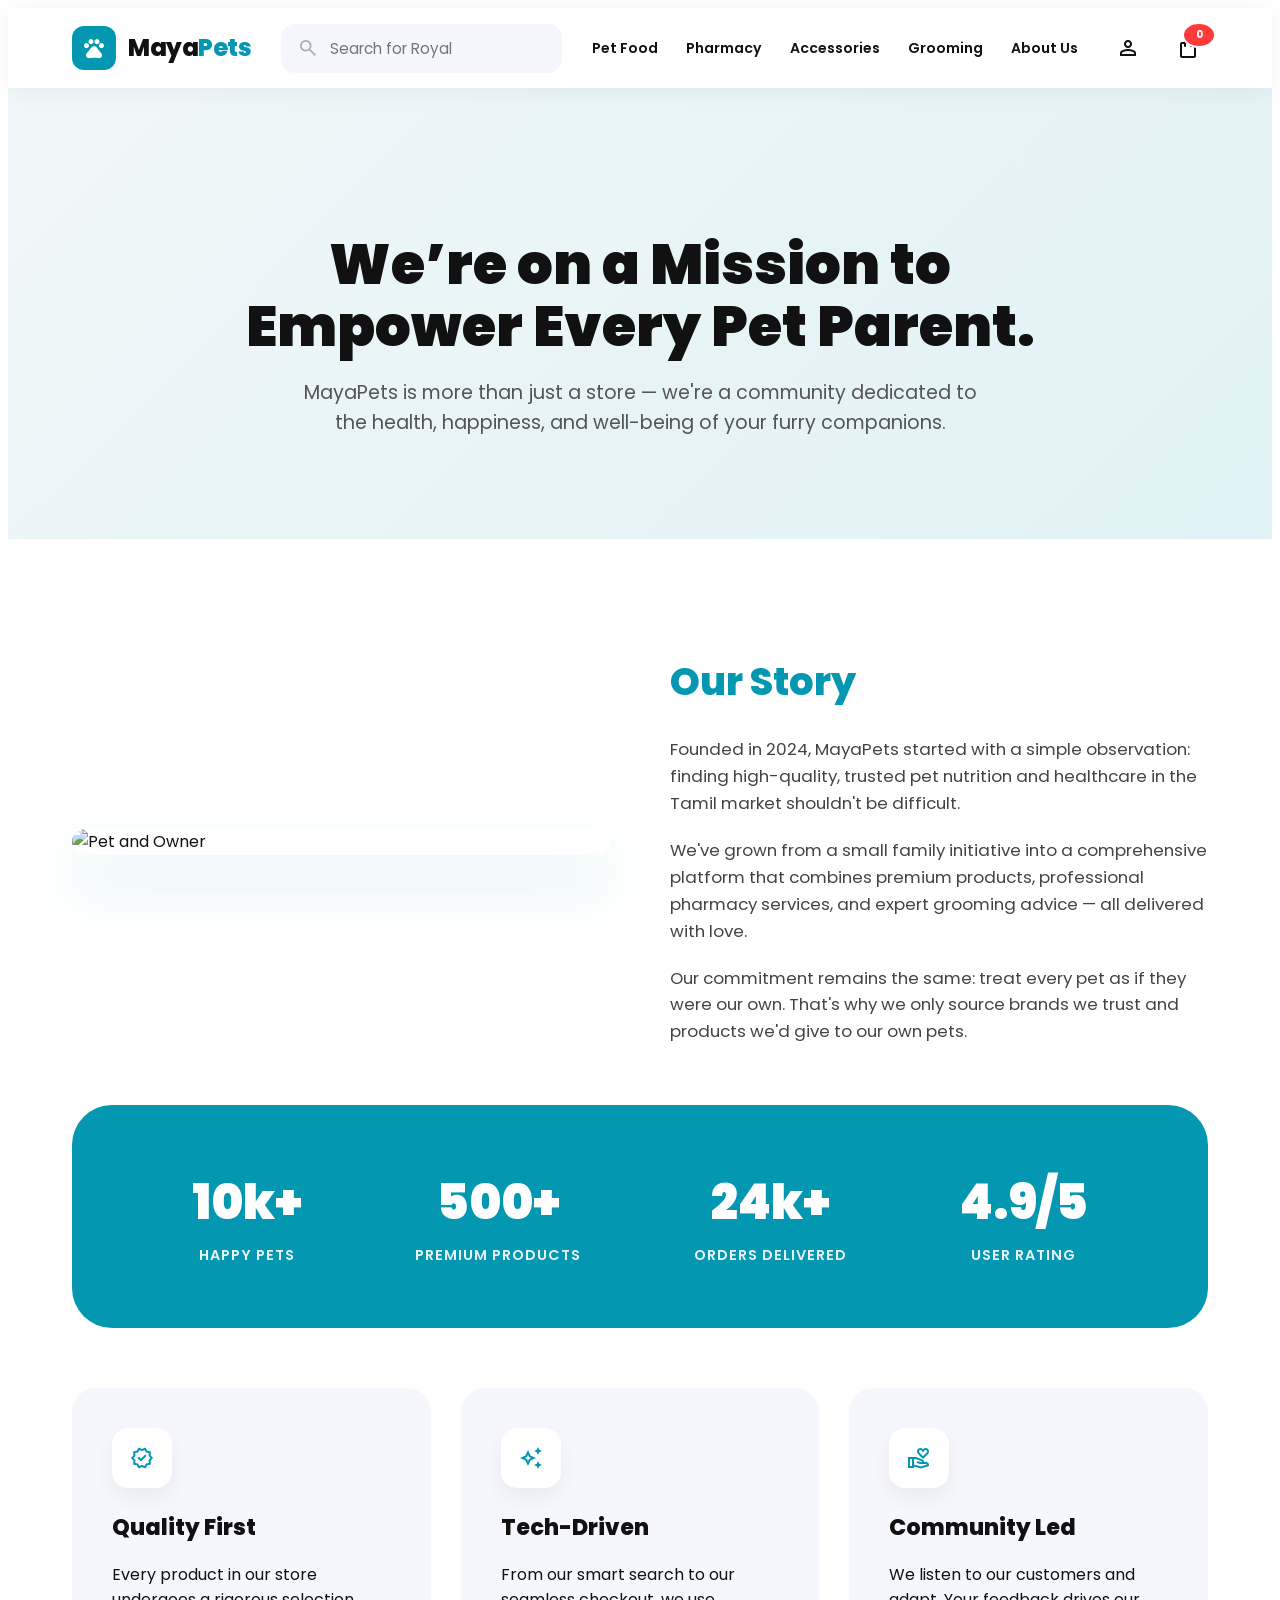
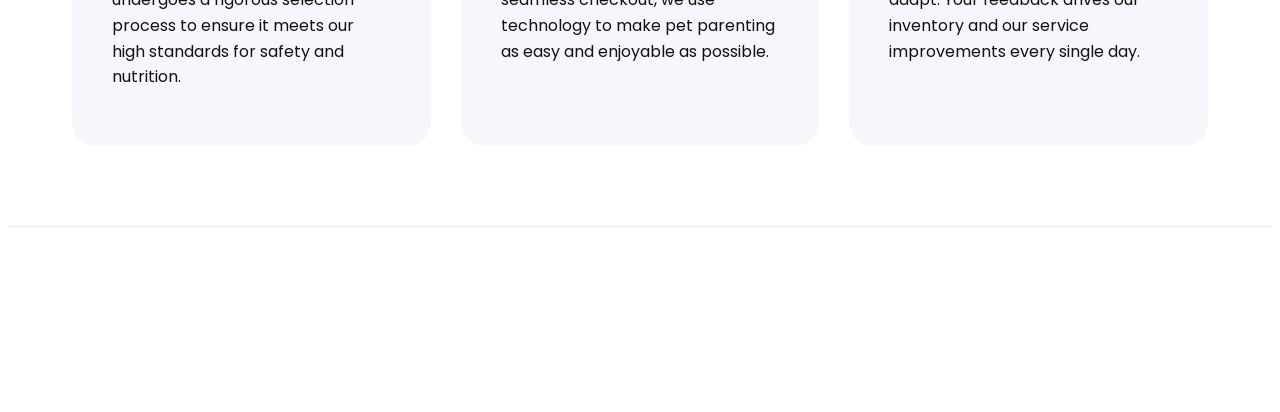
==== about-us.html @ 8ecff7a6 "login and database added" ====
<!DOCTYPE html>
<html lang="en">
<head>
  <meta charset="UTF-8">
  <meta name="viewport" content="width=device-width, initial-scale=1.0">
  <title>About Us — MayaPets | Our Story & Mission</title>
  <link href="https://fonts.googleapis.com/css2?family=Poppins:wght@300;400;500;600;700;800;900&display=swap" rel="stylesheet">
  <link rel="stylesheet" href="https://fonts.googleapis.com/css2?family=Material+Symbols+Outlined:opsz,wght,FILL,GRAD@24,400,0,0" />
  <link rel="stylesheet" href="styles.css" />
  <style>
    body { font-family: 'Poppins', sans-serif; background: var(--white); color: var(--black); line-height: 1.6; }
    
    .about-hero {
      background: linear-gradient(135deg, #f0f7f8 0%, #e0f2f5 100%);
      padding: 100px 5vw;
      text-align: center;
      position: relative;
      overflow: hidden;
    }
    
    .about-hero h1 { font-size: 3.5rem; font-weight: 900; margin-bottom: 20px; line-height: 1.1; }
    .about-hero p { font-size: 1.2rem; color: #555; max-width: 700px; margin: 0 auto; }
    
    .content-section { padding: 80px 5vw; max-width: 1200px; margin: 0 auto; }
    .grid-2 { display: grid; grid-template-columns: 1fr 1fr; gap: 60px; align-items: center; }
    
    .img-box { border-radius: 32px; overflow: hidden; box-shadow: var(--shadow-hover); }
    .img-box img { width: 100%; height: auto; display: block; }
    
    .text-box h2 { font-size: 2.4rem; font-weight: 800; margin-bottom: 24px; color: var(--blue); }
    .text-box p { margin-bottom: 20px; color: #444; font-size: 1.05rem; }
    
    .stats-bar {
      display: flex;
      justify-content: space-around;
      background: var(--blue);
      color: white;
      padding: 60px 5vw;
      border-radius: 40px;
      margin: 40px 0;
    }
    
    .stat-item { text-align: center; }
    .stat-num { font-size: 3rem; font-weight: 900; display: block; }
    .stat-label { font-size: 0.9rem; font-weight: 600; text-transform: uppercase; letter-spacing: 1px; opacity: 0.9; }
    
    .mission-cards { display: grid; grid-template-columns: repeat(auto-fit, minmax(300px, 1fr)); gap: 30px; margin-top: 60px; }
    .m-card {
      padding: 40px;
      background: var(--gray);
      border-radius: 24px;
      transition: 0.3s;
    }
    .m-card:hover { transform: translateY(-10px); background: #f0f4f8; }
    .m-icon {
      width: 60px; height: 60px; background: white; border-radius: 16px;
      display: flex; align-items: center; justify-content: center;
      margin-bottom: 20px; color: var(--blue); box-shadow: 0 10px 20px rgba(0,0,0,0.05);
    }
    .m-card h3 { font-size: 1.4rem; font-weight: 800; margin-bottom: 12px; }
    
    @media (max-width: 800px) {
      .about-hero h1 { font-size: 2.5rem; }
      .grid-2 { grid-template-columns: 1fr; gap: 40px; }
      .stats-bar { flex-direction: column; gap: 40px; }
    }
  </style>
</head>
<body>

  <nav>
    <div class="nav-container">
      <a class="logo" href="index.html">
      <div class="logo-icon"><span class="material-symbols-outlined">pets</span></div>
      <span class="logo-text">Maya<span>Pets</span></span>
    </a>
    <div class="search-container">
      <span class="material-symbols-outlined search-icon">search</span>
      <input type="text" class="search-bar" id="typingSearchBar" placeholder="Search for products, brands...">
    </div>
    <ul class="nav-links">
      <li><a href="pet-food.html">Pet Food</a></li>
      <li><a href="pharmacy.html">Pharmacy</a></li>
      <li><a href="accessories.html">Accessories</a></li>
      <li><a href="grooming.html">Grooming</a></li>
      <li><a href="about-us.html" >About Us</a></li>
    </ul>
    <div class="nav-actions">
      <button class="nav-icon-btn" id="authBtn" onclick="window.location.href='login.html'" title="Sign In"><span class="material-symbols-outlined">person</span></button>
      <a href="cart.html" class="nav-icon-btn" style="text-decoration:none">
        <span class="material-symbols-outlined">shopping_bag</span>
        <span class="cart-badge" id="cartBadge">0</span>
      </a>
    </div>
    </div>
  </nav>
  <script type="module">
    import { initializeApp } from "https://www.gstatic.com/firebasejs/10.9.0/firebase-app.js";
    import { getAuth, onAuthStateChanged, signOut } from "https://www.gstatic.com/firebasejs/10.9.0/firebase-auth.js";
    const app = initializeApp({
      apiKey: "AIzaSyBTDb-RiuIKmXC4MJJQgSidWbLylNO-NHw",
      authDomain: "mayapetsproject.firebaseapp.com",
      projectId: "mayapetsproject",
      storageBucket: "mayapetsproject.firebasestorage.app",
      messagingSenderId: "988493888178",
      appId: "1:988493888178:web:a1984309337782333a27ab"
    });
    const auth = getAuth(app);
    const btn = document.getElementById('authBtn');
    if (btn) {
      onAuthStateChanged(auth, (user) => {
        if (user) {
          const name = user.displayName || user.email;
          const initial = name.charAt(0).toUpperCase();
          btn.innerHTML = `<div style="width:34px;height:34px;border-radius:50%;background:var(--blue);color:white;display:flex;align-items:center;justify-content:center;font-weight:800;font-size:0.95rem;">${initial}</div>`;
          btn.title = `Hi ${name} — View Account`;
          btn.onclick = () => window.location.href = 'profile.html';
        } else {
          btn.innerHTML = `<span class="material-symbols-outlined">person</span>`;
          btn.title = 'Sign In';
          btn.onclick = () => window.location.href = 'login.html';
        }
      });
    }
  </script>


  <section class="about-hero">
    <h1>We’re on a Mission to <br><span>Empower Every Pet Parent.</span></h1>
    <p>MayaPets is more than just a store — we're a community dedicated to the health, happiness, and well-being of your furry companions.</p>
  </section>

  <section class="content-section">
    <div class="grid-2">
      <div class="img-box">
        <img src="https://images.unsplash.com/photo-1516734212186-a967f81ad0d7?auto=format&fit=crop&w=800&q=80" alt="Pet and Owner">
      </div>
      <div class="text-box">
        <h2>Our Story</h2>
        <p>Founded in 2024, MayaPets started with a simple observation: finding high-quality, trusted pet nutrition and healthcare in the Tamil market shouldn't be difficult.</p>
        <p>We've grown from a small family initiative into a comprehensive platform that combines premium products, professional pharmacy services, and expert grooming advice — all delivered with love.</p>
        <p>Our commitment remains the same: treat every pet as if they were our own. That's why we only source brands we trust and products we'd give to our own pets.</p>
      </div>
    </div>

    <div class="stats-bar">
      <div class="stat-item">
        <span class="stat-num">10k+</span>
        <span class="stat-label">Happy Pets</span>
      </div>
      <div class="stat-item">
        <span class="stat-num">500+</span>
        <span class="stat-label">Premium Products</span>
      </div>
      <div class="stat-item">
        <span class="stat-num">24k+</span>
        <span class="stat-label">Orders Delivered</span>
      </div>
      <div class="stat-item">
        <span class="stat-num">4.9/5</span>
        <span class="stat-label">User Rating</span>
      </div>
    </div>

    <div class="mission-cards">
      <div class="m-card">
        <div class="m-icon"><span class="material-symbols-outlined">verified</span></div>
        <h3>Quality First</h3>
        <p>Every product in our store undergoes a rigorous selection process to ensure it meets our high standards for safety and nutrition.</p>
      </div>
      <div class="m-card">
        <div class="m-icon"><span class="material-symbols-outlined">auto_awesome</span></div>
        <h3>Tech-Driven</h3>
        <p>From our smart search to our seamless checkout, we use technology to make pet parenting as easy and enjoyable as possible.</p>
      </div>
      <div class="m-card">
        <div class="m-icon"><span class="material-symbols-outlined">volunteer_activism</span></div>
        <h3>Community Led</h3>
        <p>We listen to our customers and adapt. Your feedback drives our inventory and our service improvements every single day.</p>
      </div>
    </div>
  </section>

  <footer style="background:#111; color:white; padding: 60px 5vw; text-align:center;">
    <p>&copy; 2026 MayaPets. All rights reserved.</p>
  </footer>

  <script src="cart.js"></script>
  <script src="products.js"></script>
  <script>
    window.onload = () => {
      updateCartBadge();
    };
  </script>
</body>
</html>
---- styles.css ----
/* ══ SHARED FOUNDATION ════════════════════════════════════════ */
:root {
  --blue: #0497B1;
  --blue2: #037286;
  --yellow: #ffd600;
  --red: #ff3b3b;
  --black: #111111;
  --white: #ffffff;
  --gray: #f5f7fc;
  --shadow: 0 10px 30px rgba(0, 0, 0, .05);
  --shadow-hover: 0 30px 60px rgba(4, 151, 177, .15);
}

/* ══ PET FOOD HERO CARD ══════════════════════════════════════ */
.pet-food-hero {
  padding: 40px 5vw 60px;
  max-width: 1300px;
  margin: 0 auto;
}

.hero-card {
  position: relative;
  background: #0a0708; /* Premium deep dark */
  border-radius: 32px;
  padding: 80px 60px;
  overflow: hidden;
  box-shadow: 0 40px 100px rgba(0, 0, 0, 0.4);
  display: flex;
  flex-direction: column;
  align-items: flex-start;
  gap: 20px;
  transition: transform 0.4s cubic-bezier(0.175, 0.885, 0.32, 1.275), box-shadow 0.4s;
  animation: heroFadeIn 0.8s cubic-bezier(0.23, 1, 0.32, 1) both;
}

.hero-card:hover {
  transform: translateY(-5px);
  box-shadow: 0 50px 120px rgba(0, 0, 0, 0.5), 0 0 40px rgba(4, 151, 177, 0.1);
}

/* Moving Shimmer Effect */
.hero-card::before {
  content: "";
  position: absolute;
  top: -50%;
  left: -50%;
  width: 200%;
  height: 200%;
  background: linear-gradient(
    45deg,
    transparent 45%,
    rgba(255, 255, 255, 0.03) 50%,
    transparent 55%
  );
  animation: shimmerEffect 6s infinite linear;
  pointer-events: none;
}

.hero-badge {
  background: var(--yellow);
  color: var(--black);
  padding: 8px 20px;
  border-radius: 50px;
  font-weight: 800;
  font-size: 0.9rem;
  letter-spacing: 0.5px;
  text-transform: uppercase;
  box-shadow: 0 10px 20px rgba(255, 214, 0, 0.2);
  margin-bottom: 10px;
}

.hero-title {
  color: white;
  font-size: 5rem;
  font-weight: 900;
  margin: 0;
  line-height: 1;
  letter-spacing: -2px;
}

.hero-subtitle {
  color: rgba(255, 255, 255, 0.7);
  font-size: 1.25rem;
  max-width: 500px;
  line-height: 1.6;
  font-weight: 500;
}

.hero-btn {
  margin-top: 20px;
  background: transparent;
  color: white;
  border: 1.5px solid rgba(255, 255, 255, 0.2);
  padding: 16px 40px;
  border-radius: 14px;
  font-weight: 700;
  font-size: 1.1rem;
  cursor: pointer;
  transition: 0.3s;
  text-decoration: none;
}

.hero-btn:hover {
  background: white;
  color: black;
  border-color: white;
  transform: scale(1.05);
  box-shadow: 0 15px 30px rgba(255, 255, 255, 0.15);
}

/* Animations */
@keyframes heroFadeIn {
  from { opacity: 0; transform: translateY(40px); }
  to { opacity: 1; transform: translateY(0); }
}

@keyframes shimmerEffect {
  0% { transform: translate(-30%, -30%) rotate(0deg); }
  100% { transform: translate(30%, 30%) rotate(0deg); }
}

@media (max-width: 768px) {
  .hero-card { padding: 60px 40px; text-align: center; align-items: center; }
  .hero-title { font-size: 3.5rem; }
  .hero-subtitle { font-size: 1.1rem; }
}

/* ══ NAVIGATION ══════════════════════════════════════════════ */
nav {
  position: sticky;
  top: 0;
  z-index: 1000;
  background: var(--white);
  box-shadow: 0 2.5px 24px rgba(0, 0, 0, .05);
  height: 80px;
  display: flex;
  align-items: center;
  width: 100%;
}

.nav-container {
  max-width: 1300px;
  width: 100%;
  margin: 0 auto;
  padding: 0 5vw;
  display: flex;
  align-items: center;
  justify-content: space-between;
  gap: 30px;
}

.logo {
  display: flex;
  align-items: center;
  gap: 12px;
  text-decoration: none;
  flex-shrink: 0;
}

.logo-icon {
  width: 44px;
  height: 44px;
  background: var(--blue);
  border-radius: 12px;
  display: flex;
  align-items: center;
  justify-content: center;
  font-size: 24px;
  color: white;
}

.logo-text {
  font-size: 1.5rem;
  font-weight: 800;
  color: var(--black);
  letter-spacing: -0.5px;
}

.logo-text span {
  color: var(--blue);
}

/* Search Bar (Shared) */
.search-container {
  flex: 1;
  max-width: 500px;
  position: relative;
  display: flex;
  align-items: center;
}

.search-bar {
  width: 100%;
  background: var(--gray);
  border: 1.5px solid transparent;
  border-radius: 14px;
  padding: 12px 16px 12px 48px;
  font-family: inherit;
  font-size: 0.95rem;
  transition: all 0.3s cubic-bezier(0.4, 0, 0.2, 1);
  outline: none;
}

.search-bar:focus {
  border-color: var(--blue);
  background: var(--white);
  box-shadow: 0 10px 30px rgba(4, 151, 177, 0.12);
}

.search-icon {
  position: absolute;
  left: 16px;
  color: #a0aec0;
  font-size: 22px;
  pointer-events: none;
}

.nav-links {
  display: flex;
  align-items: center;
  gap: 28px;
  list-style: none;
  margin: 0;
  padding: 0;
}

.nav-links a {
  text-decoration: none;
  font-size: 0.92rem;
  font-weight: 700;
  color: var(--black);
  transition: color 0.3s;
}

.nav-links a:hover {
  color: var(--blue);
}

.nav-actions {
  display: flex;
  align-items: center;
  gap: 20px;
  flex-shrink: 0;
}

.nav-icon-btn {
  background: none;
  border: none;
  cursor: pointer;
  color: var(--black);
  display: flex;
  align-items: center;
  justify-content: center;
  padding: 8px;
  transition: 0.3s;
  position: relative;
}

.nav-icon-btn:hover { color: var(--blue); transform: translateY(-2px); }

.cart-icon {
  display: flex;
  align-items: center;
  position: relative;
  cursor: pointer;
  transition: 0.3s;
}

.cart-icon:hover { transform: translateY(-2px); color: var(--blue); }

.cart-badge {
  position: absolute;
  top: -8px;
  right: -8px;
  background: var(--red);
  color: white;
  font-size: 10.5px;
  font-weight: 800;
  padding: 2px 6px;
  border-radius: 50%;
  border: 2px solid white;
}

.nav-links a {
  text-decoration: none;
  font-size: .88rem;
  font-weight: 600;
  color: var(--black);
  position: relative;
  padding-bottom: 2px;
  transition: color .25s;
}

.nav-links a:hover {
  color: var(--blue);
}

.nav-actions {
  display: flex;
  align-items: center;
  gap: 20px;
}

.nav-icon-btn {
  background: none;
  border: none;
  color: var(--black);
  cursor: pointer;
  position: relative;
  display: flex;
  align-items: center;
  justify-content: center;
  padding: 8px;
  border-radius: 12px;
  transition: all 0.25s;
}

.nav-icon-btn:hover {
  background: var(--gray);
  color: var(--blue);
}

.cart-badge {
  position: absolute;
  top: -6px;
  right: -8px;
  background: var(--red);
  color: var(--white);
  font-size: 0.65rem;
  font-weight: 700;
  width: 18px;
  height: 18px;
  border-radius: 50%;
  display: flex;
  align-items: center;
  justify-content: center;
  border: 2px solid var(--white);
  transition: transform 0.3s cubic-bezier(0.175, 0.885, 0.32, 1.275);
}

.cart-badge.bump {
  animation: badge-bump 0.4s ease;
}

@keyframes badge-bump {
  0% { transform: scale(1); }
  50% { transform: scale(1.6); }
  100% { transform: scale(1); }
}

/* ══ QUANTITY SELECTOR ═══════════════════════════════════════ */
.qty-stepper {
  display: flex;
  align-items: center;
  background: var(--gray);
  border-radius: 8px;
  width: fit-content;
  padding: 4px;
  gap: 8px;
  margin: 10px 0;
}

.qty-btn {
  width: 32px;
  height: 32px;
  border-radius: 6px;
  border: none;
  background: white;
  color: var(--black);
  font-weight: 700;
  cursor: pointer;
  display: flex;
  align-items: center;
  justify-content: center;
  transition: 0.2s;
}

.qty-btn:hover { background: var(--blue); color: white; }
.qty-val { font-weight: 700; width: 30px; text-align: center; }

.price-unit-label { font-size: 0.85rem; color: #666; margin-top: 4px; display: block; }

/* ══ PRODUCT CARDS ═══════════════════════════════════════════ */
.prod-card {
  background: var(--white);
  border-radius: 24px;
  overflow: hidden;
  box-shadow: var(--shadow);
  transition: all 0.4s cubic-bezier(0.175, 0.885, 0.32, 1.275);
  position: relative;
  display: flex;
  flex-direction: column;
  cursor: pointer;
}

.prod-card:hover {
  transform: translateY(-12px);
  box-shadow: var(--shadow-hover);
}

/* New Layout: Brand Logo (Top Left), Discount Badge (Top Right) */
.card-header-overlay {
  position: absolute;
  top: 16px;
  left: 16px;
  right: 16px;
  display: flex;
  justify-content: space-between;
  align-items: center;
  z-index: 5;
}

.brand-icon-mini {
  width: 32px;
  height: 32px;
  background: white;
  border-radius: 8px;
  display: flex;
  align-items: center;
  justify-content: center;
  box-shadow: 0 4px 10px rgba(0,0,0,0.1);
  font-weight: 800;
  font-size: 0.7rem;
  color: var(--blue);
}

.discount-badge-round {
  width: 44px;
  height: 44px;
  background: var(--red);
  color: white;
  border-radius: 50%;
  display: flex;
  flex-direction: column;
  align-items: center;
  justify-content: center;
  font-size: 0.65rem;
  font-weight: 800;
  line-height: 1;
  box-shadow: 0 4px 12px rgba(255, 59, 59, 0.3);
}

.prod-img {
  height: 240px;
  background: #f9f9f9;
  display: flex;
  align-items: center;
  justify-content: center;
  padding: 30px;
}

.prod-img img {
  max-width: 100%;
  max-height: 100%;
  object-fit: contain;
  transition: transform 0.5s;
}

.prod-card:hover .prod-img img {
  transform: scale(1.1);
}

.prod-body {
  padding: 24px;
  flex-grow: 1;
  display: flex;
  flex-direction: column;
}

.prod-brand {
  font-size: 0.75rem;
  font-weight: 700;
  color: var(--blue);
  text-transform: uppercase;
  margin-bottom: 4px;
}

.prod-name {
  font-size: 1.1rem;
  font-weight: 700;
  margin-bottom: 6px;
}

.prod-price-box {
  margin-top: auto;
  display: flex;
  align-items: center;
  gap: 12px;
  margin-bottom: 20px;
}

.prod-price { font-size: 1.4rem; font-weight: 900; }
.prod-old-price { font-size: 0.95rem; color: #aaa; text-decoration: line-through; }

.prod-btn {
  width: 100%;
  background: var(--blue);
  color: var(--white);
  border: none;
  border-radius: 50px;
  padding: 14px;
  font-weight: 700;
  cursor: pointer;
  display: flex;
  align-items: center;
  justify-content: center;
  gap: 8px;
  transition: 0.3s;
}

.prod-btn:hover { background: var(--blue2); transform: scale(1.02); }

/* ══ PRODUCT MODAL (AMAZON STYLE) ════════════════════════════ */
.modal-overlay {
  position: fixed;
  top: 0; left: 0; width: 100%; height: 100%;
  background: rgba(17, 17, 17, 0.6);
  backdrop-filter: blur(8px);
  z-index: 2000;
  display: none;
  align-items: center;
  justify-content: center;
  padding: 20px;
  animation: fadeIn 0.3s ease;
}

.modal-container {
  background: white;
  width: 100%;
  max-width: 900px;
  border-radius: 32px;
  overflow-y: auto;
  display: grid;
  grid-template-columns: 1fr 1fr;
  position: relative;
  box-shadow: 0 40px 100px rgba(0,0,0,0.3);
  max-height: 85vh;
}

@media (max-width: 800px) {
  .modal-container { grid-template-columns: 1fr; overflow-y: auto; max-height: 90vh; }
  .modal-gallery, .modal-info { padding: 24px; }
  .modal-title { font-size: 1.5rem; }
  .modal-price { font-size: 1.8rem; }
  .modal-close { top: 10px; right: 10px; width: 32px; height: 32px; }
}

.modal-close {
  position: absolute;
  top: 20px;
  right: 20px;
  background: white;
  border: none;
  width: 40px;
  height: 40px;
  border-radius: 50%;
  cursor: pointer;
  box-shadow: 0 4px 12px rgba(0,0,0,0.1);
  display: flex;
  align-items: center;
  justify-content: center;
  z-index: 10;
}

.modal-gallery {
  padding: 40px;
  background: #f9f9f9;
  display: flex;
  align-items: center;
  justify-content: center;
}

.modal-gallery img {
  max-width: 100%;
  max-height: 400px;
  object-fit: contain;
}

.modal-info {
  padding: 40px;
  display: flex;
  flex-direction: column;
}

.modal-brand { font-size: 0.85rem; font-weight: 700; color: var(--blue); text-transform: uppercase; margin-bottom: 8px; }
.modal-title { font-size: 1.8rem; font-weight: 800; line-height: 1.2; margin-bottom: 16px; }
.modal-price-row { display: flex; align-items: baseline; gap: 15px; margin-bottom: 20px; }
.modal-price { font-size: 2.2rem; font-weight: 900; }
.modal-savings { color: #d00; font-weight: 700; font-size: 1rem; }

.modal-features { margin: 24px 0; border-top: 1.5px solid #eee; padding-top: 20px; }
.modal-features h4 { margin-bottom: 12px; font-size: 0.95rem; }
.modal-features ul { list-style: none; }
.modal-features li { font-size: 0.88rem; color: #555; margin-bottom: 8px; display: flex; gap: 10px; }
.modal-features li::before { content: '•'; color: var(--blue); font-weight: 900; }

.modal-actions { display: flex; flex-direction: column; gap: 12px; margin-top: auto; }
.btn-buy-now { background: var(--yellow); color: var(--black); border: none; padding: 16px; border-radius: 50px; font-weight: 800; cursor: pointer; transition: 0.2s; }
.btn-add-detail { background: var(--blue); color: white; border: none; padding: 16px; border-radius: 50px; font-weight: 800; cursor: pointer; transition: 0.2s; }

.btn-buy-now:hover { background: #f2cc00; transform: scale(1.02); }
.btn-add-detail:hover { background: var(--blue2); transform: scale(1.02); }

/* ══ CART PAGE ENHANCEMENTS ══════════════════════════════════ */
.cart-page-content {
  display: grid;
  grid-template-columns: 1fr 350px;
  gap: 40px;
  padding: 0 5vw 80px;
  max-width: 1300px;
  margin: 0 auto;
}

@media (max-width: 1000px) {
  .cart-page-content { grid-template-columns: 1fr; }
}

.cart-items-list {
  background: white;
  border-radius: 20px;
  padding: 30px;
  box-shadow: var(--shadow);
}

.cart-item-row {
  display: grid;
  grid-template-columns: 100px 1fr auto;
  gap: 20px;
  padding: 20px 0;
  border-bottom: 1.5px solid #eee;
  align-items: center;
}

.cart-item-row:last-child { border: none; }

.cart-item-img { width: 100px; height: 100px; object-fit: contain; background: var(--gray); border-radius: 12px; }
.cart-item-info h3 { font-size: 1.1rem; margin-bottom: 4px; }
.cart-item-brand { font-size: 0.8rem; color: var(--blue); font-weight: 700; text-transform: uppercase; }

.cart-item-actions {
  display: flex;
  flex-direction: column;
  align-items: flex-end;
  gap: 12px;
}

.cart-item-price { font-weight: 800; font-size: 1.1rem; }
.btn-remove { color: var(--red); background: none; border: none; font-size: 0.85rem; font-weight: 600; cursor: pointer; }
.btn-order-single { background: var(--yellow); border: none; padding: 8px 16px; border-radius: 50px; font-weight: 700; font-size: 0.85rem; cursor: pointer; }

.cart-summary-card {
  background: white;
  border-radius: 20px;
  padding: 30px;
  box-shadow: var(--shadow);
  height: fit-content;
  position: sticky;
  top: 100px;
}

.summary-row { display: flex; justify-content: space-between; margin-bottom: 15px; font-size: 0.95rem; }
.summary-total { border-top: 1.5px solid #eee; margin-top: 20px; padding-top: 20px; font-weight: 800; font-size: 1.3rem; }
.btn-order-all { width: 100%; background: var(--blue); color: white; border: none; padding: 18px; border-radius: 50px; font-weight: 800; font-size: 1.1rem; cursor: pointer; margin-top: 20px; }

/* ══ PHARMACY LAYOUT ═════════════════════════════════════════ */
.pharmacy-layout {
  padding: 40px 5vw 80px;
  max-width: 1400px;
  margin: 0 auto;
}

.pharmacy-main { width: 100%; min-width: 0; }

/* ══ CATEGORY NAV PILLS (Reusable) ═══════════════════════════ */
.category-nav-wrapper {
  position: sticky;
  top: 76px;
  background: rgba(255, 255, 255, 0.9);
  backdrop-filter: blur(15px);
  z-index: 900;
  padding: 12px 0;
  border-bottom: 1.5px solid #edf2f7;
  margin: 0 -5vw 40px; /* Bleed out to edges */
}

.category-nav {
  display: flex;
  gap: 12px;
  padding: 0 5vw;
  overflow-x: auto;
  scroll-behavior: smooth;
  scrollbar-width: none;
}
.category-nav::-webkit-scrollbar { display: none; }

.category-pill {
  flex: 0 0 auto;
  background: #f7fafc;
  border: 1.5px solid #e2e8f0;
  padding: 10px 22px;
  border-radius: 50px;
  font-weight: 700;
  font-size: 0.85rem;
  color: #718096;
  cursor: pointer;
  transition: 0.2s;
  white-space: nowrap;
}

.category-pill:hover { border-color: var(--blue); color: var(--blue); }
.category-pill.active { background: var(--blue); color: white; border-color: var(--blue); box-shadow: 0 8px 20px rgba(4, 151, 177, 0.15); }

/* (Sidebar styles removed/hidden) */

/* ══ SIDEBAR CARD ════════════════════════════════════════════ */
.pharmacy-sidebar {
  width: 280px;
  flex-shrink: 0;
  background: #ffffff;
  border-radius: 20px;
  padding: 8px 0 20px;
  box-shadow: 0 2px 8px rgba(0,0,0,0.06), 0 12px 32px rgba(0,0,0,0.06);
  border: 1px solid #f0f4f8;
  position: sticky;
  top: 96px;
  max-height: calc(100vh - 120px);
  overflow-y: auto;
  overflow-x: hidden;
}

/* Custom slim scrollbar */
.pharmacy-sidebar::-webkit-scrollbar { width: 4px; }
.pharmacy-sidebar::-webkit-scrollbar-track { background: transparent; }
.pharmacy-sidebar::-webkit-scrollbar-thumb { background: #e2e8f0; border-radius: 10px; }
.pharmacy-sidebar::-webkit-scrollbar-thumb:hover { background: #b0bec5; }

/* ══ SIDEBAR HEADER ══════════════════════════════════════════ */
.sidebar-header {
  display: flex;
  align-items: center;
  gap: 10px;
  padding: 18px 20px 14px;
  border-bottom: 1px solid #f0f4f8;
  margin-bottom: 6px;
}

.sidebar-header-icon {
  width: 34px;
  height: 34px;
  background: linear-gradient(135deg, var(--blue), var(--blue2));
  border-radius: 10px;
  display: flex;
  align-items: center;
  justify-content: center;
  flex-shrink: 0;
}

.sidebar-header-icon .material-symbols-outlined {
  font-size: 18px;
  color: white;
}

.sidebar-header-text {
  font-size: 0.9rem;
  font-weight: 800;
  color: #1a202c;
  letter-spacing: -0.2px;
}

.sidebar-header-sub {
  font-size: 0.72rem;
  color: #94a3b8;
  font-weight: 500;
  margin-top: 1px;
}

/* ══ NAV GROUPS ══════════════════════════════════════════════ */
.nav-group {
  margin-bottom: 4px;
}

.nav-group-label {
  display: flex;
  align-items: center;
  gap: 8px;
  padding: 12px 20px 6px;
  font-size: 0.68rem;
  font-weight: 800;
  color: #94a3b8;
  text-transform: uppercase;
  letter-spacing: 1.4px;
  user-select: none;
}

.nav-group-label::after {
  content: '';
  flex: 1;
  height: 1px;
  background: linear-gradient(to right, #e8edf2, transparent);
}

.nav-group-items {
  display: flex;
  flex-direction: column;
  gap: 2px;
  padding: 0 10px;
}

/* ══ NAV ITEMS ═══════════════════════════════════════════════ */
.side-item {
  display: flex;
  align-items: center;
  gap: 0;
  padding: 10px 12px;
  border-radius: 12px;
  color: #4a5568;
  font-weight: 500;
  font-size: 0.875rem;
  cursor: pointer;
  position: relative;
  transition: background 0.2s ease, color 0.2s ease, transform 0.2s ease;
  user-select: none;
  -webkit-user-select: none;
}

.side-item-icon {
  width: 36px;
  height: 36px;
  border-radius: 10px;
  background: #f7fafc;
  display: flex;
  align-items: center;
  justify-content: center;
  flex-shrink: 0;
  margin-right: 12px;
  transition: background 0.2s ease, transform 0.2s ease;
}

.side-item-icon .material-symbols-outlined {
  font-size: 18px;
  color: #718096;
  transition: color 0.2s ease;
}

.side-item-label {
  flex: 1;
  line-height: 1.3;
  font-weight: 500;
  color: #4a5568;
  transition: color 0.2s ease;
}

.item-count {
  font-size: 0.7rem;
  font-weight: 700;
  background: #edf2f7;
  color: #718096;
  padding: 2px 7px;
  border-radius: 20px;
  flex-shrink: 0;
  transition: background 0.2s ease, color 0.2s ease;
  min-width: 24px;
  text-align: center;
}

/* Hover State */
.side-item:hover {
  background: #f0f9fb;
  color: var(--blue);
  transform: translateX(3px);
}

.side-item:hover .side-item-icon {
  background: rgba(4, 151, 177, 0.1);
  transform: scale(1.05);
}

.side-item:hover .side-item-icon .material-symbols-outlined {
  color: var(--blue);
}

.side-item:hover .side-item-label {
  color: var(--blue);
  font-weight: 600;
}

.side-item:hover .item-count {
  background: rgba(4, 151, 177, 0.12);
  color: var(--blue);
}

/* Active State */
.side-item.active {
  background: linear-gradient(135deg, var(--blue), #05b5d4);
  color: #ffffff;
  box-shadow: 0 4px 14px rgba(4, 151, 177, 0.30);
  transform: translateX(0);
}

.side-item.active .side-item-icon {
  background: rgba(255, 255, 255, 0.22);
  transform: scale(1);
}

.side-item.active .side-item-icon .material-symbols-outlined {
  color: #ffffff;
}

.side-item.active .side-item-label {
  color: #ffffff;
  font-weight: 700;
}

.side-item.active .item-count {
  background: rgba(255, 255, 255, 0.25);
  color: #ffffff;
}

/* Active left accent bar */
.side-item.active::before {
  content: '';
  position: absolute;
  left: -10px;
  top: 50%;
  transform: translateY(-50%);
  width: 4px;
  height: 60%;
  background: var(--blue);
  border-radius: 0 4px 4px 0;
  opacity: 0;
}

/* Group Divider */
.sidebar-divider {
  height: 1px;
  background: linear-gradient(to right, transparent, #e8edf2 30%, #e8edf2 70%, transparent);
  margin: 6px 20px 4px;
}

/* ══ EMPTY STATE ═════════════════════════════════════════════ */
.empty-state {
  display: flex;
  flex-direction: column;
  align-items: center;
  justify-content: center;
  text-align: center;
  padding: 80px 40px;
  background: white;
  border-radius: 32px;
  box-shadow: var(--shadow);
  animation: fadeIn 0.6s ease;
}

.empty-state h2 { font-size: 1.8rem; font-weight: 900; margin-bottom: 8px; }
.empty-state p { color: #666; max-width: 400px; }

/* ══ MOBILE CATEGORY TRIGGER ═════════════════════════════════ */
.mobile-menu-trigger {
  display: none;
  align-items: center;
  justify-content: space-between;
  gap: 10px;
  width: 100%;
  background: #ffffff;
  border: 1.5px solid #e2e8f0;
  border-radius: 14px;
  padding: 13px 18px;
  font-family: 'Poppins', sans-serif;
  font-size: 0.9rem;
  font-weight: 700;
  color: #1a202c;
  cursor: pointer;
  margin-bottom: 20px;
  box-shadow: 0 2px 8px rgba(0,0,0,0.06);
  transition: all 0.2s ease;
}

.mobile-menu-trigger:hover {
  border-color: var(--blue);
  color: var(--blue);
}

.mobile-trigger-left {
  display: flex;
  align-items: center;
  gap: 10px;
}

.mobile-trigger-left .material-symbols-outlined {
  color: var(--blue);
  font-size: 22px;
}

.mobile-active-label {
  font-weight: 600;
  color: #4a5568;
  font-size: 0.82rem;
  max-width: 140px;
  white-space: nowrap;
  overflow: hidden;
  text-overflow: ellipsis;
}

.mobile-trigger-arrow {
  color: #94a3b8;
  font-size: 20px;
  transition: transform 0.3s ease;
}

.mobile-menu-trigger.open .mobile-trigger-arrow {
  transform: rotate(90deg);
}

/* ══ MOBILE OVERLAY ══════════════════════════════════════════ */
.sidebar-overlay {
  display: none;
  position: fixed;
  inset: 0;
  background: rgba(15, 23, 42, 0.5);
  z-index: 1100;
  backdrop-filter: blur(3px);
  animation: overlayFadeIn 0.25s ease;
}

.sidebar-overlay.active {
  display: block;
}

@keyframes overlayFadeIn {
  from { opacity: 0; }
  to   { opacity: 1; }
}

/* ══ MOBILE SLIDE DRAWER ════════════════════════════════════ */
@media (max-width: 850px) {
  .pharmacy-layout {
    flex-direction: column;
    gap: 0;
    padding: 24px 4vw 60px;
  }

  .mobile-menu-trigger {
    display: flex;
  }

  .pharmacy-sidebar {
    position: fixed;
    top: 0;
    left: -310px;
    width: 290px;
    height: 100vh;
    max-height: 100vh;
    border-radius: 0 24px 24px 0;
    z-index: 1200;
    box-shadow: 4px 0 40px rgba(0,0,0,0.15);
    border: none;
    padding: 16px 0 30px;
    transition: left 0.35s cubic-bezier(0.22, 1, 0.36, 1);
    overflow-y: auto;
  }

  .pharmacy-sidebar.drawer-open {
    left: 0;
  }

  .sidebar-close-btn {
    display: flex !important;
  }

  .nav-group-items {
    padding: 0 12px;
  }

  .side-item {
    transform: none !important;
  }

  .side-item:hover {
    transform: none;
  }
}

/* Sidebar close button (mobile only) */
.sidebar-close-btn {
  display: none;
  align-items: center;
  justify-content: flex-end;
  padding: 10px 16px 4px;
}

.sidebar-close-btn button {
  background: #f7fafc;
  border: 1px solid #e2e8f0;
  border-radius: 10px;
  width: 36px;
  height: 36px;
  display: flex;
  align-items: center;
  justify-content: center;
  cursor: pointer;
  color: #4a5568;
  transition: all 0.2s;
}

.sidebar-close-btn button:hover {
  background: var(--blue);
  color: white;
  border-color: var(--blue);
}

/* ══ FOOTER ═══════════════════════════════════════════════════ */
/* ══ FOOTER ═══════════════════════════════════════════════════ */
/* ══ FOOTER ═══════════════════════════════════════════════════ */
footer {
  background: white !important;
  padding: 80px 0 40px;
  border-top: 1px solid #eee;
  color: #666;
  font-family: 'Poppins', sans-serif;
}

.footer-inner {
  max-width: 1400px;
  margin: 0 auto;
  padding: 0 5vw;
  display: grid;
  grid-template-columns: 1.6fr 0.8fr 0.8fr 0.8fr 2.2fr;
  gap: 40px;
  margin-bottom: 60px;
}

.footer-col h4 {
  font-size: 1.1rem;
  font-weight: 800;
  color: var(--black);
  margin-bottom: 24px;
}

.footer-col p {
  font-size: 0.95rem;
  line-height: 1.7;
  color: #718096;
  margin-bottom: 24px;
}

.footer-col ul {
  list-style: none;
  padding: 0;
}

.footer-col ul li {
  margin-bottom: 12px;
}

.footer-col ul li a {
  text-decoration: none;
  color: #718096;
  font-size: 0.92rem;
  font-weight: 500;
  transition: 0.3s;
}

.footer-col ul li a:hover {
  color: var(--blue);
  padding-left: 5px;
}

/* Footer Contact Card */
.footer-contact-card {
  background: white;
  border-radius: 28px;
  padding: 30px;
  box-shadow: 0 25px 60px rgba(0, 0, 0, 0.06);
  border: 1px solid #f0f0f0;
  grid-column: span 1;
  align-self: start;
}

.contact-item {
  display: flex;
  align-items: flex-start;
  gap: 14px;
  margin-bottom: 18px;
}

.contact-item .material-symbols-outlined {
  color: var(--blue);
  font-size: 22px;
  margin-top: 2px;
}

.contact-text {
  font-size: 0.92rem;
  line-height: 1.6;
  color: #4a5568;
  font-weight: 600;
}

.qr-section {
  text-align: center;
  margin-top: 24px;
  padding-top: 24px;
  border-top: 1px dashed #e2e8f0;
}

.qr-code-img {
  width: 130px;
  height: 130px;
  margin: 0 auto 15px;
  border-radius: 16px;
  border: 1px solid #f0f0f0;
  padding: 10px;
  background: white;
}

.qr-tagline {
  font-size: 0.88rem;
  font-weight: 800;
  color: #4a5568;
  margin-bottom: 18px;
}

.footer-social-pill {
  display: flex;
  justify-content: center;
  gap: 14px;
}

.social-pill-btn {
  width: 42px;
  height: 42px;
  border-radius: 12px;
  display: flex;
  align-items: center;
  justify-content: center;
  text-decoration: none;
  transition: 0.3s cubic-bezier(0.175, 0.885, 0.32, 1.275);
  color: white;
  font-size: 20px;
}

.social-pill-btn.fb { background: #1877F2; }
.social-pill-btn.ig { background: linear-gradient(45deg, #f09433 0%,#e6683c 25%,#dc2743 50%,#cc2366 75%,#bc1888 100%); }
.social-pill-btn.ln { background: #0077b5; }

.social-pill-btn:hover { transform: translateY(-5px); box-shadow: 0 15px 30px rgba(0,0,0,0.15); }

.footer-bottom {
  max-width: 1300px;
  margin: 0 auto;
  padding: 40px 5vw 0;
  border-top: 1px solid #eee;
  display: flex;
  justify-content: space-between;
  align-items: center;
}

.footer-bottom p {
  font-size: 0.9rem;
  color: #a0aec0;
  font-weight: 500;
}

.footer-bottom-links {
  display: flex;
  gap: 25px;
  font-size: 0.9rem;
  color: #a0aec0;
  font-weight: 500;
}

@media (max-width: 1200px) {
  .footer-inner { grid-template-columns: 1fr 1fr; gap: 50px; }
  .footer-contact-card { grid-column: span 2; justify-self: center; width: 100%; max-width: 500px; }
}

@media (max-width: 768px) {
  .footer-inner { grid-template-columns: 1fr; text-align: center; }
  .footer-contact-card { grid-column: span 1; }
  .contact-item { justify-content: center; text-align: left; }
  .footer-social-pill { justify-content: center; }
  .footer-bottom { flex-direction: column; gap: 15px; }
  
  /* Robust Mobile Nav Fixes */
  nav { height: auto !important; padding: 25px 5vw !important; flex-direction: column !important; gap: 20px !important; display: flex !important; }
  .nav-container { flex-direction: column !important; gap: 20px !important; width: 100% !important; height: auto !important; display: flex !important; }
  .nav-links { flex-wrap: wrap !important; justify-content: center !important; gap: 15px !important; display: flex !important; width: 100% !important; }
  .search-container { max-width: 100% !important; width: 100% !important; order: 2; }
  .logo { order: 1; }
  .nav-actions { order: 3; }
}

@keyframes fadeIn { from { opacity: 0; transform: translateY(10px); } to { opacity: 1; transform: translateY(0); } }
@keyframes fadeIn { from { opacity: 0; } to { opacity: 1; } }

/* ══ SEARCH RESULTS DROPDOWN ══════════════════════════════════ */
.search-results-dropdown {
  position: absolute;
  top: 100%;
  left: 0;
  width: 100%;
  background: rgba(255, 255, 255, 0.95);
  backdrop-filter: blur(20px);
  border-radius: 16px;
  box-shadow: 0 15px 40px rgba(0, 0, 0, 0.15);
  margin-top: 12px;
  z-index: 2000;
  max-height: 480px;
  overflow-y: auto;
  border: 1px solid rgba(255, 255, 255, 0.2);
  display: none;
  animation: slideInDown 0.3s cubic-bezier(0.165, 0.84, 0.44, 1);
}

@keyframes slideInDown {
  from { transform: translateY(-10px); opacity: 0; }
  to { transform: translateY(0); opacity: 1; }
}

.search-item {
  display: flex;
  align-items: center;
  gap: 16px;
  padding: 14px 20px;
  cursor: pointer;
  transition: all 0.2s;
  border-bottom: 1px solid rgba(0, 0, 0, 0.05);
}

.search-item:last-child {
  border-bottom: none;
}

.search-item:hover {
  background: var(--gray);
}

.search-item img {
  width: 54px;
  height: 54px;
  border-radius: 12px;
  object-fit: cover;
  background: #f9f9f9;
}

.search-item-info {
  flex: 1;
}

.search-item-name {
  display: block;
  font-size: 0.92rem;
  font-weight: 700;
  color: var(--black);
}

.search-item-brand {
  display: block;
  font-size: 0.75rem;
  color: #888;
  text-transform: uppercase;
  letter-spacing: 0.5px;
}

.search-item-price {
  font-weight: 800;
  color: var(--blue);
  font-size: 0.95rem;
}

.search-no-results {
  padding: 30px;
  text-align: center;
  color: #777;
  font-size: 0.9rem;
}

/* ══ PRODUCT DETAIL MODAL ════════════════════════════════════ */
.modal {
  display: none;
  position: fixed;
  z-index: 3000;
  left: 0;
  top: 0;
  width: 100%;
  height: 100%;
  background: rgba(0, 0, 0, 0.6);
  backdrop-filter: blur(8px);
  justify-content: center;
  align-items: center;
  animation: fadeIn 0.3s ease;
}

.modal-content {
  background: white;
  width: 90%;
  max-width: 900px;
  border-radius: 32px;
  padding: 40px;
  position: relative;
  box-shadow: 0 40px 100px rgba(0,0,0,0.3);
  max-height: 90vh;
  overflow-y: auto;
  animation: modalScale 0.4s cubic-bezier(0.175, 0.885, 0.32, 1.275);
}

@keyframes modalScale {
  from { transform: scale(0.8); opacity: 0; }
  to { transform: scale(1); opacity: 1; }
}

.close-modal {
  position: absolute;
  top: 24px;
  right: 24px;
  font-size: 32px;
  font-weight: 300;
  cursor: pointer;
  color: #999;
  transition: color 0.2s;
  display: flex;
  align-items: center;
  justify-content: center;
  width: 44px;
  height: 44px;
  border-radius: 50%;
  background: var(--gray);
}

.close-modal:hover { color: var(--red); background: #eee; }

.modal-grid { display: grid; grid-template-columns: 1fr 1.2fr; gap: 48px; align-items: start; }

.modal-img-box {
  background: #fdfdfd;
  border-radius: 24px;
  padding: 30px;
  display: flex;
  align-items: center;
  justify-content: center;
  border: 1px solid #f0f0f0;
}

.modal-img-box img { width: 100%; height: auto; object-fit: contain; }

.modal-info .prod-brand { font-size: 0.85rem; letter-spacing: 2px; color: var(--blue); font-weight: 700; text-transform: uppercase; margin-bottom: 8px; display: block; }
.modal-title { font-size: 2.2rem; font-weight: 800; margin-bottom: 12px; line-height: 1.1; color: var(--black); }
.modal-price-box { display: flex; align-items: center; gap: 16px; margin-bottom: 24px; }
.modal-price-box .prod-price { font-size: 2.4rem; font-weight: 900; color: var(--black); }
.modal-price-box .prod-old-price { font-size: 1.2rem; color: #aaa; text-decoration: line-through; }
.modal-price-box .discount-badge { background: var(--red); color: white; padding: 6px 14px; border-radius: 50px; font-weight: 800; font-size: 0.85rem; }

.modal-desc { color: #555; margin-bottom: 32px; line-height: 1.7; font-size: 1rem; }
.modal-features { display: flex; flex-direction: column; gap: 12px; margin-bottom: 36px; }
.modal-features span { display: flex; align-items: center; gap: 12px; color: #444; font-size: 0.92rem; font-weight: 600; }
.modal-features span i { color: var(--blue); }

@media (max-width: 800px) {
  .modal-grid { grid-template-columns: 1fr; gap: 24px; }
  .modal-content { padding: 30px; width: 95%; margin-top: 50px; }
  .modal-title { font-size: 1.8rem; }
  .modal-img-box { padding: 20px; }
}
/* ══ WEIGHT SELECTOR (AMAZON STYLE) ══════════════════════════ */
.weight-selector-label {
  display: block;
  font-weight: 600;
  font-size: 0.95rem;
  margin: 20px 0 10px;
  color: var(--black);
}

.weight-selector-label span {
  font-weight: 800;
  color: var(--blue);
}

.weight-selector-grid {
  display: flex;
  gap: 12px;
  overflow-x: auto;
  padding: 4px 2px 15px;
  margin-bottom: 20px;
  scroll-behavior: smooth;
  -ms-overflow-style: none; /* IE/Edge */
  scrollbar-width: none; /* Firefox */
}

.weight-selector-grid::-webkit-scrollbar {
  display: none; /* Chrome/Safari */
}

.weight-card {
  flex: 0 0 auto;
  border: 1.5px solid #e2e8f0;
  border-radius: 10px;
  padding: 10px 16px;
  background: var(--white);
  cursor: pointer;
  transition: all 0.2s cubic-bezier(0.4, 0, 0.2, 1);
  min-width: 90px;
  text-align: left;
  user-select: none;
}

.weight-card:hover {
  border-color: var(--blue);
  background: rgba(4, 151, 177, 0.02);
  transform: translateY(-2px);
}

.weight-card.active {
  border: 2px solid var(--blue);
  background: rgba(4, 151, 177, 0.06);
  box-shadow: 0 8px 24px rgba(4, 151, 177, 0.15);
  transform: scale(1.03);
}

.weight-card-value {
  display: block;
  font-weight: 800;
  font-size: 0.95rem;
  margin-bottom: 2px;
  color: var(--black);
}

.weight-card-price {
  display: block;
  font-size: 0.85rem;
  color: #666;
  font-weight: 500;
}

.weight-card.active .weight-card-price {
  color: var(--blue2);
  font-weight: 600;
}

.weight-card-old-price {
  font-size: 0.75rem;
  text-decoration: line-through;
  color: #999;
  margin-left: 4px;
}

/* ══ PRODUCT DETAIL PAGE (PDP) ══════════════════════════════ */
.pdp-container {
  max-width: 1300px;
  margin: 40px auto;
  padding: 0 5vw;
  display: grid;
  grid-template-columns: 1fr 1.2fr;
  gap: 60px;
}

.pdp-gallery {
  position: sticky;
  top: 100px;
  height: fit-content;
}

.pdp-image {
  background: white;
  border-radius: 32px;
  padding: 40px;
  box-shadow: var(--shadow);
  display: flex;
  align-items: center;
  justify-content: center;
}

.pdp-image img {
  max-width: 100%;
  height: auto;
  max-height: 600px;
  transition: transform 0.5s ease;
}

.pdp-image:hover img {
  transform: scale(1.05);
}

.pdp-info { padding: 20px 0; }

.pdp-brand {
  font-size: 1.1rem;
  font-weight: 700;
  color: var(--blue);
  text-transform: uppercase;
  margin-bottom: 12px;
  display: block;
}

.pdp-title {
  font-size: 2.8rem;
  font-weight: 900;
  line-height: 1.1;
  margin-bottom: 24px;
}

.pdp-price-box {
  display: flex;
  align-items: center;
  gap: 15px;
  margin-bottom: 30px;
}

.pdp-price {
  font-size: 2.4rem;
  font-weight: 900;
  color: var(--black);
}

.pdp-old-price {
  font-size: 1.4rem;
  text-decoration: line-through;
  color: #888;
}

.pdp-discount {
  background: var(--red);
  color: white;
  padding: 4px 12px;
  border-radius: 20px;
  font-weight: 800;
  font-size: 0.9rem;
}

.pdp-tabs-wrapper {
  margin-top: 80px;
  border-top: 1.5px solid #eee;
  padding-top: 40px;
}

.tabs-nav {
  display: flex;
  gap: 40px;
  margin-bottom: 40px;
  border-bottom: 1.5px solid #eee;
}

.tab-link {
  font-size: 1.1rem;
  font-weight: 700;
  color: #888;
  padding: 10px 0 20px;
  cursor: pointer;
  position: relative;
  transition: 0.3s;
}

.tab-link.active {
  color: var(--blue);
}

.tab-link.active::after {
  content: "";
  position: absolute;
  bottom: -1.5px;
  left: 0;
  width: 100%;
  height: 3px;
  background: var(--blue);
  border-radius: 10px;
}

.tab-content { display: none; padding-bottom: 60px; }
.tab-content.active { display: block; animation: fadeIn 0.4s ease; }

/* Review Styles */
.review-item {
  display: flex;
  gap: 20px;
  padding: 30px 0;
  border-bottom: 1px solid #eee;
}

.user-avatar {
  width: 48px;
  height: 48px;
  border-radius: 50%;
  object-fit: cover;
}

.review-body { flex: 1; }
.review-meta {
  display: flex;
  justify-content: space-between;
  margin-bottom: 8px;
}

.user-name { font-weight: 800; font-size: 1rem; }
.review-date { color: #888; font-size: 0.85rem; }

.star-rating { color: var(--yellow); font-size: 16px; margin-bottom: 10px; display: block; }

.review-form-container {
  background: white;
  border-radius: 24px;
  padding: 40px;
  margin-top: 40px;
  box-shadow: var(--shadow);
}

.review-form-container h3 { margin-bottom: 24px; }

.form-input {
  width: 100%;
  padding: 16px;
  border: 1.5px solid #eee;
  border-radius: 12px;
  margin-bottom: 20px;
  font-family: inherit;
  font-size: 1rem;
  outline: none;
}

.form-input:focus { border-color: var(--blue); }

@media (max-width: 900px) {
  .pdp-container { grid-template-columns: 1fr; gap: 40px; }
  .pdp-gallery { position: static; }
  .pdp-title { font-size: 2rem; }
}
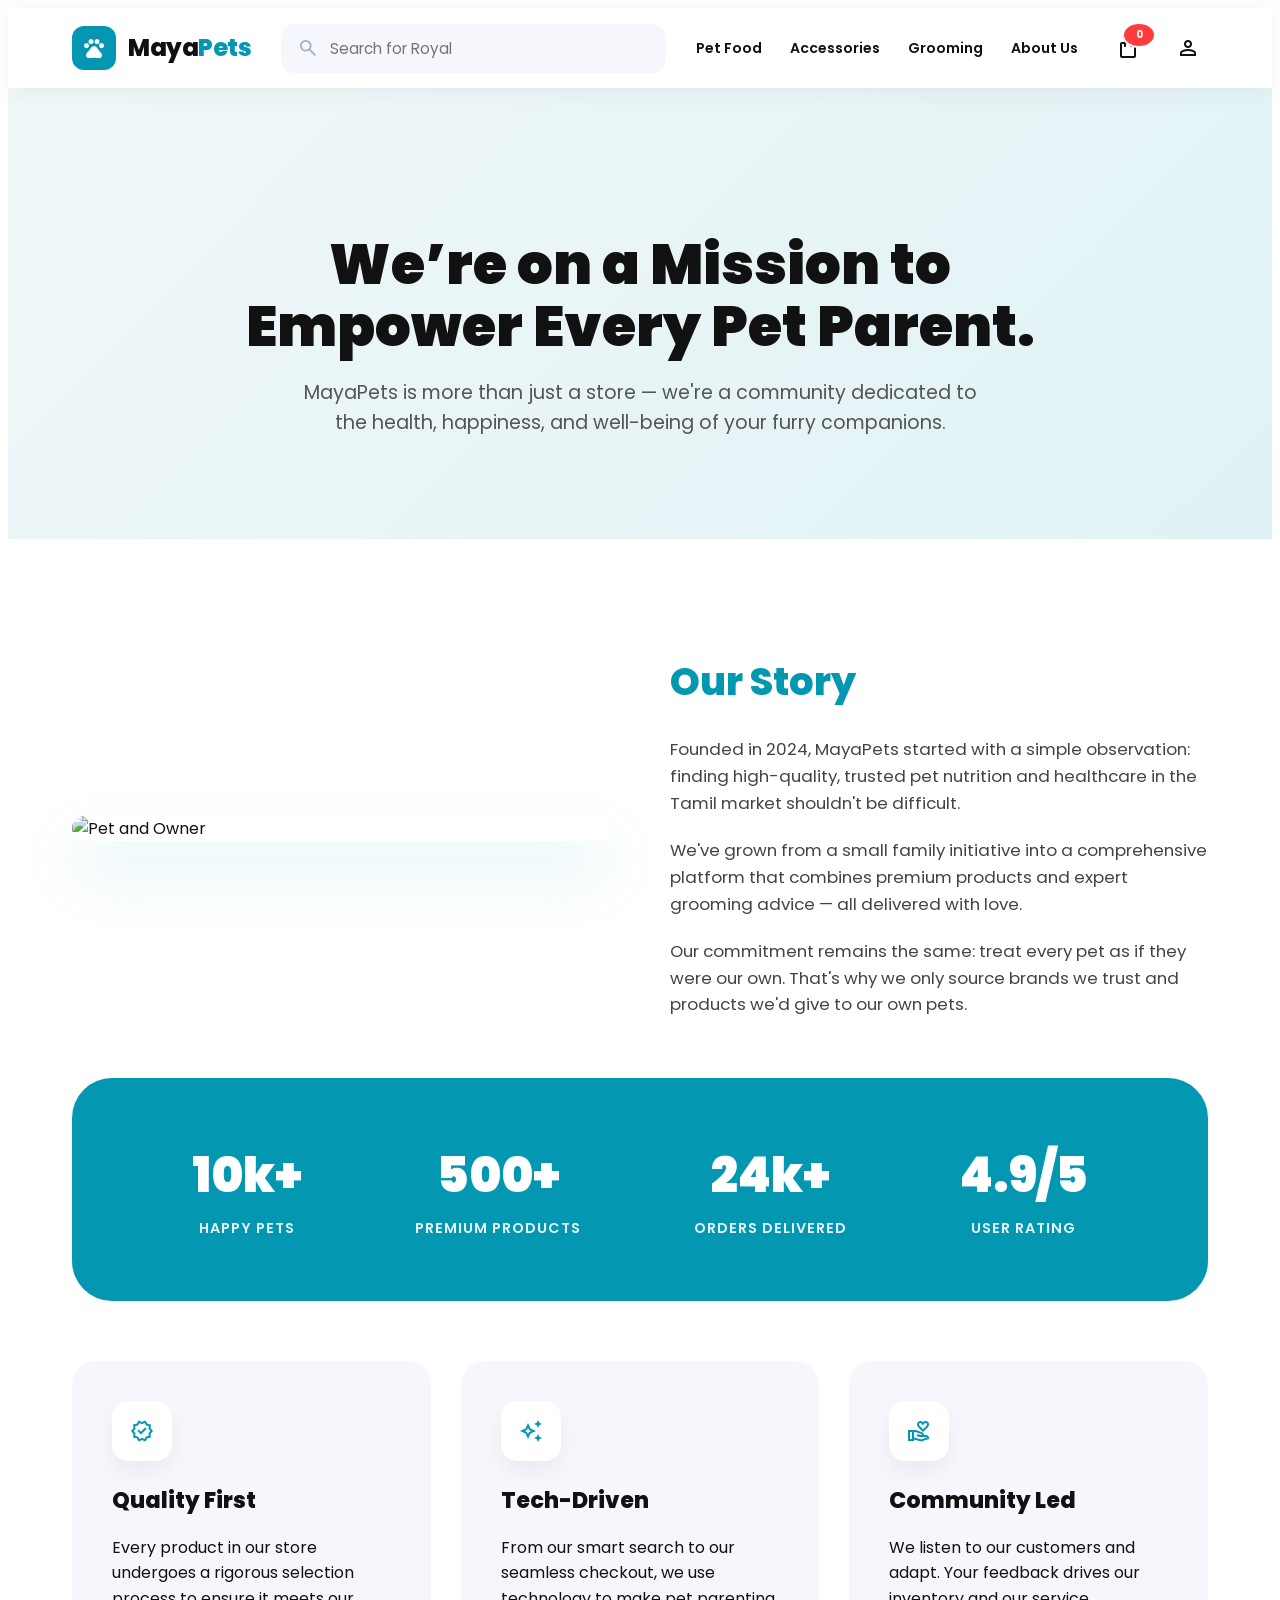
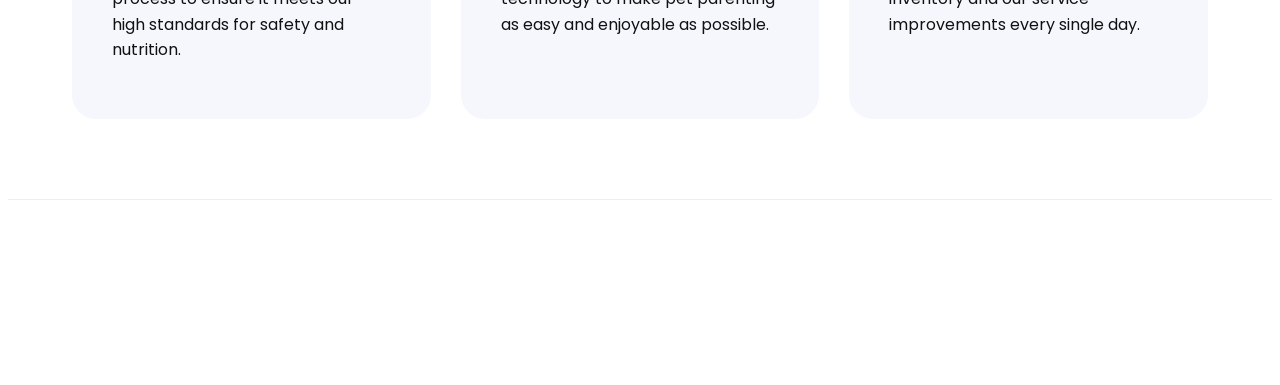
==== commit 4f521193: "final code changes" ====
--- a/about-us.html
+++ b/about-us.html
@@ -80,17 +80,16 @@
     </div>
     <ul class="nav-links">
       <li><a href="pet-food.html">Pet Food</a></li>
-      <li><a href="pharmacy.html">Pharmacy</a></li>
       <li><a href="accessories.html">Accessories</a></li>
       <li><a href="grooming.html">Grooming</a></li>
       <li><a href="about-us.html" >About Us</a></li>
     </ul>
     <div class="nav-actions">
-      <button class="nav-icon-btn" id="authBtn" onclick="window.location.href='login.html'" title="Sign In"><span class="material-symbols-outlined">person</span></button>
       <a href="cart.html" class="nav-icon-btn" style="text-decoration:none">
         <span class="material-symbols-outlined">shopping_bag</span>
         <span class="cart-badge" id="cartBadge">0</span>
       </a>
+      <button class="nav-icon-btn" id="authBtn" onclick="window.location.href='login.html'" title="Sign In"><span class="material-symbols-outlined">person</span></button>
     </div>
     </div>
   </nav>
@@ -138,7 +137,7 @@
       <div class="text-box">
         <h2>Our Story</h2>
         <p>Founded in 2024, MayaPets started with a simple observation: finding high-quality, trusted pet nutrition and healthcare in the Tamil market shouldn't be difficult.</p>
-        <p>We've grown from a small family initiative into a comprehensive platform that combines premium products, professional pharmacy services, and expert grooming advice — all delivered with love.</p>
+        <p>We've grown from a small family initiative into a comprehensive platform that combines premium products and expert grooming advice — all delivered with love.</p>
         <p>Our commitment remains the same: treat every pet as if they were our own. That's why we only source brands we trust and products we'd give to our own pets.</p>
       </div>
     </div>
--- a/styles.css
+++ b/styles.css
@@ -215,6 +215,83 @@
   pointer-events: none;
 }
 
+/* ── SEARCH DROPDOWN ───────────────────────────────────────── */
+.search-results-dropdown {
+  position: absolute;
+  top: calc(100% + 12px);
+  left: 0;
+  right: 0;
+  background: white;
+  border-radius: 18px;
+  box-shadow: 0 15px 45px rgba(0,0,0,0.15);
+  border: 1px solid #eee;
+  z-index: 1000;
+  overflow: hidden;
+  display: none;
+  max-height: 450px;
+  overflow-y: auto;
+  animation: slideDownFade 0.3s ease;
+}
+
+@keyframes slideDownFade {
+  from { opacity: 0; transform: translateY(-10px); }
+  to { opacity: 1; transform: translateY(0); }
+}
+
+.search-item {
+  display: flex;
+  align-items: center;
+  gap: 15px;
+  padding: 14px 20px;
+  cursor: pointer;
+  transition: background 0.2s;
+  border-bottom: 1px solid #f8f8f8;
+}
+
+.search-item:last-child { border-bottom: none; }
+.search-item:hover { background: #f5fafd; }
+
+.search-item img {
+  width: 48px;
+  height: 48px;
+  border-radius: 8px;
+  object-fit: cover;
+  background: #f9f9f9;
+}
+
+.search-item-info {
+  flex: 1;
+  display: flex;
+  flex-direction: column;
+}
+
+.search-item-name {
+  font-size: 0.92rem;
+  font-weight: 700;
+  color: var(--black);
+}
+
+.search-item-brand {
+  font-size: 0.75rem;
+  color: #777;
+  text-transform: uppercase;
+  letter-spacing: 0.5px;
+}
+
+.search-item-price {
+  font-weight: 800;
+  color: var(--blue);
+  font-size: 0.95rem;
+}
+
+.search-no-results {
+  padding: 30px;
+  text-align: center;
+  color: #888;
+  font-size: 0.9rem;
+  font-weight: 500;
+}
+
 .nav-links {
   display: flex;
   align-items: center;
@@ -509,6 +586,9 @@
 }
 
 .prod-btn:hover { background: var(--blue2); transform: scale(1.02); }
+.prod-btn.auth-required { background: #cbd5e0; color: #4a5568; cursor: pointer; }
+.prod-btn.auth-required:hover { background: #a0aec0; transform: none; }
+
 
 /* ══ PRODUCT MODAL (AMAZON STYLE) ════════════════════════════ */
 .modal-overlay {
@@ -600,6 +680,9 @@
 
 .btn-buy-now:hover { background: #f2cc00; transform: scale(1.02); }
 .btn-add-detail:hover { background: var(--blue2); transform: scale(1.02); }
+.btn-buy-now.auth-required, .btn-add-detail.auth-required, .btn-primary.auth-required, .btn-secondary.auth-required { background: #e2e8f0 !important; color: #718096 !important; transform: none !important; box-shadow: none !important; }
+.btn-buy-now.auth-required:hover, .btn-add-detail.auth-required:hover, .btn-primary.auth-required:hover, .btn-secondary.auth-required:hover { background: #cbd5e0 !important; }
+
 
 /* ══ CART PAGE ENHANCEMENTS ══════════════════════════════════ */
 .cart-page-content {
@@ -662,451 +745,7 @@
 .summary-total { border-top: 1.5px solid #eee; margin-top: 20px; padding-top: 20px; font-weight: 800; font-size: 1.3rem; }
 .btn-order-all { width: 100%; background: var(--blue); color: white; border: none; padding: 18px; border-radius: 50px; font-weight: 800; font-size: 1.1rem; cursor: pointer; margin-top: 20px; }
 
-/* ══ PHARMACY LAYOUT ═════════════════════════════════════════ */
-.pharmacy-layout {
-  padding: 40px 5vw 80px;
-  max-width: 1400px;
-  margin: 0 auto;
-}
-
-.pharmacy-main { width: 100%; min-width: 0; }
-
-/* ══ CATEGORY NAV PILLS (Reusable) ═══════════════════════════ */
-.category-nav-wrapper {
-  position: sticky;
-  top: 76px;
-  background: rgba(255, 255, 255, 0.9);
-  backdrop-filter: blur(15px);
-  z-index: 900;
-  padding: 12px 0;
-  border-bottom: 1.5px solid #edf2f7;
-  margin: 0 -5vw 40px; /* Bleed out to edges */
-}
-
-.category-nav {
-  display: flex;
-  gap: 12px;
-  padding: 0 5vw;
-  overflow-x: auto;
-  scroll-behavior: smooth;
-  scrollbar-width: none;
-}
-.category-nav::-webkit-scrollbar { display: none; }
-
-.category-pill {
-  flex: 0 0 auto;
-  background: #f7fafc;
-  border: 1.5px solid #e2e8f0;
-  padding: 10px 22px;
-  border-radius: 50px;
-  font-weight: 700;
-  font-size: 0.85rem;
-  color: #718096;
-  cursor: pointer;
-  transition: 0.2s;
-  white-space: nowrap;
-}
-
-.category-pill:hover { border-color: var(--blue); color: var(--blue); }
-.category-pill.active { background: var(--blue); color: white; border-color: var(--blue); box-shadow: 0 8px 20px rgba(4, 151, 177, 0.15); }
-
-/* (Sidebar styles removed/hidden) */
-
-/* ══ SIDEBAR CARD ════════════════════════════════════════════ */
-.pharmacy-sidebar {
-  width: 280px;
-  flex-shrink: 0;
-  background: #ffffff;
-  border-radius: 20px;
-  padding: 8px 0 20px;
-  box-shadow: 0 2px 8px rgba(0,0,0,0.06), 0 12px 32px rgba(0,0,0,0.06);
-  border: 1px solid #f0f4f8;
-  position: sticky;
-  top: 96px;
-  max-height: calc(100vh - 120px);
-  overflow-y: auto;
-  overflow-x: hidden;
-}
-
-/* Custom slim scrollbar */
-.pharmacy-sidebar::-webkit-scrollbar { width: 4px; }
-.pharmacy-sidebar::-webkit-scrollbar-track { background: transparent; }
-.pharmacy-sidebar::-webkit-scrollbar-thumb { background: #e2e8f0; border-radius: 10px; }
-.pharmacy-sidebar::-webkit-scrollbar-thumb:hover { background: #b0bec5; }
-
-/* ══ SIDEBAR HEADER ══════════════════════════════════════════ */
-.sidebar-header {
-  display: flex;
-  align-items: center;
-  gap: 10px;
-  padding: 18px 20px 14px;
-  border-bottom: 1px solid #f0f4f8;
-  margin-bottom: 6px;
-}
-
-.sidebar-header-icon {
-  width: 34px;
-  height: 34px;
-  background: linear-gradient(135deg, var(--blue), var(--blue2));
-  border-radius: 10px;
-  display: flex;
-  align-items: center;
-  justify-content: center;
-  flex-shrink: 0;
-}
-
-.sidebar-header-icon .material-symbols-outlined {
-  font-size: 18px;
-  color: white;
-}
-
-.sidebar-header-text {
-  font-size: 0.9rem;
-  font-weight: 800;
-  color: #1a202c;
-  letter-spacing: -0.2px;
-}
-
-.sidebar-header-sub {
-  font-size: 0.72rem;
-  color: #94a3b8;
-  font-weight: 500;
-  margin-top: 1px;
-}
-
-/* ══ NAV GROUPS ══════════════════════════════════════════════ */
-.nav-group {
-  margin-bottom: 4px;
-}
-
-.nav-group-label {
-  display: flex;
-  align-items: center;
-  gap: 8px;
-  padding: 12px 20px 6px;
-  font-size: 0.68rem;
-  font-weight: 800;
-  color: #94a3b8;
-  text-transform: uppercase;
-  letter-spacing: 1.4px;
-  user-select: none;
-}
-
-.nav-group-label::after {
-  content: '';
-  flex: 1;
-  height: 1px;
-  background: linear-gradient(to right, #e8edf2, transparent);
-}
-
-.nav-group-items {
-  display: flex;
-  flex-direction: column;
-  gap: 2px;
-  padding: 0 10px;
-}
-
-/* ══ NAV ITEMS ═══════════════════════════════════════════════ */
-.side-item {
-  display: flex;
-  align-items: center;
-  gap: 0;
-  padding: 10px 12px;
-  border-radius: 12px;
-  color: #4a5568;
-  font-weight: 500;
-  font-size: 0.875rem;
-  cursor: pointer;
-  position: relative;
-  transition: background 0.2s ease, color 0.2s ease, transform 0.2s ease;
-  user-select: none;
-  -webkit-user-select: none;
-}
-
-.side-item-icon {
-  width: 36px;
-  height: 36px;
-  border-radius: 10px;
-  background: #f7fafc;
-  display: flex;
-  align-items: center;
-  justify-content: center;
-  flex-shrink: 0;
-  margin-right: 12px;
-  transition: background 0.2s ease, transform 0.2s ease;
-}
-
-.side-item-icon .material-symbols-outlined {
-  font-size: 18px;
-  color: #718096;
-  transition: color 0.2s ease;
-}
-
-.side-item-label {
-  flex: 1;
-  line-height: 1.3;
-  font-weight: 500;
-  color: #4a5568;
-  transition: color 0.2s ease;
-}
-
-.item-count {
-  font-size: 0.7rem;
-  font-weight: 700;
-  background: #edf2f7;
-  color: #718096;
-  padding: 2px 7px;
-  border-radius: 20px;
-  flex-shrink: 0;
-  transition: background 0.2s ease, color 0.2s ease;
-  min-width: 24px;
-  text-align: center;
-}
-
-/* Hover State */
-.side-item:hover {
-  background: #f0f9fb;
-  color: var(--blue);
-  transform: translateX(3px);
-}
-
-.side-item:hover .side-item-icon {
-  background: rgba(4, 151, 177, 0.1);
-  transform: scale(1.05);
-}
-
-.side-item:hover .side-item-icon .material-symbols-outlined {
-  color: var(--blue);
-}
-
-.side-item:hover .side-item-label {
-  color: var(--blue);
-  font-weight: 600;
-}
-
-.side-item:hover .item-count {
-  background: rgba(4, 151, 177, 0.12);
-  color: var(--blue);
-}
-
-/* Active State */
-.side-item.active {
-  background: linear-gradient(135deg, var(--blue), #05b5d4);
-  color: #ffffff;
-  box-shadow: 0 4px 14px rgba(4, 151, 177, 0.30);
-  transform: translateX(0);
-}
-
-.side-item.active .side-item-icon {
-  background: rgba(255, 255, 255, 0.22);
-  transform: scale(1);
-}
-
-.side-item.active .side-item-icon .material-symbols-outlined {
-  color: #ffffff;
-}
-
-.side-item.active .side-item-label {
-  color: #ffffff;
-  font-weight: 700;
-}
-
-.side-item.active .item-count {
-  background: rgba(255, 255, 255, 0.25);
-  color: #ffffff;
-}
-
-/* Active left accent bar */
-.side-item.active::before {
-  content: '';
-  position: absolute;
-  left: -10px;
-  top: 50%;
-  transform: translateY(-50%);
-  width: 4px;
-  height: 60%;
-  background: var(--blue);
-  border-radius: 0 4px 4px 0;
-  opacity: 0;
-}
-
-/* Group Divider */
-.sidebar-divider {
-  height: 1px;
-  background: linear-gradient(to right, transparent, #e8edf2 30%, #e8edf2 70%, transparent);
-  margin: 6px 20px 4px;
-}
-
-/* ══ EMPTY STATE ═════════════════════════════════════════════ */
-.empty-state {
-  display: flex;
-  flex-direction: column;
-  align-items: center;
-  justify-content: center;
-  text-align: center;
-  padding: 80px 40px;
-  background: white;
-  border-radius: 32px;
-  box-shadow: var(--shadow);
-  animation: fadeIn 0.6s ease;
-}
-
-.empty-state h2 { font-size: 1.8rem; font-weight: 900; margin-bottom: 8px; }
-.empty-state p { color: #666; max-width: 400px; }
-
-/* ══ MOBILE CATEGORY TRIGGER ═════════════════════════════════ */
-.mobile-menu-trigger {
-  display: none;
-  align-items: center;
-  justify-content: space-between;
-  gap: 10px;
-  width: 100%;
-  background: #ffffff;
-  border: 1.5px solid #e2e8f0;
-  border-radius: 14px;
-  padding: 13px 18px;
-  font-family: 'Poppins', sans-serif;
-  font-size: 0.9rem;
-  font-weight: 700;
-  color: #1a202c;
-  cursor: pointer;
-  margin-bottom: 20px;
-  box-shadow: 0 2px 8px rgba(0,0,0,0.06);
-  transition: all 0.2s ease;
-}
-
-.mobile-menu-trigger:hover {
-  border-color: var(--blue);
-  color: var(--blue);
-}
-
-.mobile-trigger-left {
-  display: flex;
-  align-items: center;
-  gap: 10px;
-}
-
-.mobile-trigger-left .material-symbols-outlined {
-  color: var(--blue);
-  font-size: 22px;
-}
-
-.mobile-active-label {
-  font-weight: 600;
-  color: #4a5568;
-  font-size: 0.82rem;
-  max-width: 140px;
-  white-space: nowrap;
-  overflow: hidden;
-  text-overflow: ellipsis;
-}
-
-.mobile-trigger-arrow {
-  color: #94a3b8;
-  font-size: 20px;
-  transition: transform 0.3s ease;
-}
-
-.mobile-menu-trigger.open .mobile-trigger-arrow {
-  transform: rotate(90deg);
-}
-
-/* ══ MOBILE OVERLAY ══════════════════════════════════════════ */
-.sidebar-overlay {
-  display: none;
-  position: fixed;
-  inset: 0;
-  background: rgba(15, 23, 42, 0.5);
-  z-index: 1100;
-  backdrop-filter: blur(3px);
-  animation: overlayFadeIn 0.25s ease;
-}
-
-.sidebar-overlay.active {
-  display: block;
-}
-
-@keyframes overlayFadeIn {
-  from { opacity: 0; }
-  to   { opacity: 1; }
-}
-
-/* ══ MOBILE SLIDE DRAWER ════════════════════════════════════ */
-@media (max-width: 850px) {
-  .pharmacy-layout {
-    flex-direction: column;
-    gap: 0;
-    padding: 24px 4vw 60px;
-  }
-
-  .mobile-menu-trigger {
-    display: flex;
-  }
-
-  .pharmacy-sidebar {
-    position: fixed;
-    top: 0;
-    left: -310px;
-    width: 290px;
-    height: 100vh;
-    max-height: 100vh;
-    border-radius: 0 24px 24px 0;
-    z-index: 1200;
-    box-shadow: 4px 0 40px rgba(0,0,0,0.15);
-    border: none;
-    padding: 16px 0 30px;
-    transition: left 0.35s cubic-bezier(0.22, 1, 0.36, 1);
-    overflow-y: auto;
-  }
-
-  .pharmacy-sidebar.drawer-open {
-    left: 0;
-  }
-
-  .sidebar-close-btn {
-    display: flex !important;
-  }
-
-  .nav-group-items {
-    padding: 0 12px;
-  }
-
-  .side-item {
-    transform: none !important;
-  }
-
-  .side-item:hover {
-    transform: none;
-  }
-}
-
-/* Sidebar close button (mobile only) */
-.sidebar-close-btn {
-  display: none;
-  align-items: center;
-  justify-content: flex-end;
-  padding: 10px 16px 4px;
-}
-
-.sidebar-close-btn button {
-  background: #f7fafc;
-  border: 1px solid #e2e8f0;
-  border-radius: 10px;
-  width: 36px;
-  height: 36px;
-  display: flex;
-  align-items: center;
-  justify-content: center;
-  cursor: pointer;
-  color: #4a5568;
-  transition: all 0.2s;
-}
-
-.sidebar-close-btn button:hover {
-  background: var(--blue);
-  color: white;
-  border-color: var(--blue);
-}
+
 
 /* ══ FOOTER ═══════════════════════════════════════════════════ */
 /* ══ FOOTER ═══════════════════════════════════════════════════ */
@@ -1124,7 +763,7 @@
   margin: 0 auto;
   padding: 0 5vw;
   display: grid;
-  grid-template-columns: 1.6fr 0.8fr 0.8fr 0.8fr 2.2fr;
+  grid-template-columns: 1.8fr 1fr 1fr 2.5fr;
   gap: 40px;
   margin-bottom: 60px;
 }
@@ -1271,7 +910,7 @@
 
 @media (max-width: 1200px) {
   .footer-inner { grid-template-columns: 1fr 1fr; gap: 50px; }
-  .footer-contact-card { grid-column: span 2; justify-self: center; width: 100%; max-width: 500px; }
+  .footer-contact-card { grid-column: span 2; }
 }
 
 @media (max-width: 768px) {
@@ -1281,13 +920,141 @@
   .footer-social-pill { justify-content: center; }
   .footer-bottom { flex-direction: column; gap: 15px; }
   
-  /* Robust Mobile Nav Fixes */
-  nav { height: auto !important; padding: 25px 5vw !important; flex-direction: column !important; gap: 20px !important; display: flex !important; }
-  .nav-container { flex-direction: column !important; gap: 20px !important; width: 100% !important; height: auto !important; display: flex !important; }
-  .nav-links { flex-wrap: wrap !important; justify-content: center !important; gap: 15px !important; display: flex !important; width: 100% !important; }
-  .search-container { max-width: 100% !important; width: 100% !important; order: 2; }
-  .logo { order: 1; }
-  .nav-actions { order: 3; }
+  /* ── MOBILE NAV: SINGLE ROW HEADER ────────────────────── */
+  /* Layout: [Logo] [Search──────────] [Cart] [Profile] */
+  nav { 
+    height: auto !important; 
+    padding: 10px 0 !important; 
+    background: white; 
+    position: sticky; 
+    top: 0;
+    z-index: 1100;
+    box-shadow: 0 4px 20px rgba(0,0,0,0.07);
+  }
+  .nav-container { 
+    display: flex !important; 
+    flex-wrap: nowrap !important;          /* Single row - no wrapping */
+    flex-direction: row !important;
+    justify-content: space-between !important; 
+    align-items: center !important; 
+    gap: 10px !important;
+    padding: 0 3vw !important;
+    width: 100% !important;
+  }
+
+  /* 1. Logo — fixed left */
+  .logo { 
+    order: 1 !important; 
+    flex-shrink: 0 !important;
+    transform: scale(0.85);
+    transform-origin: left center;
+  }
+
+  /* 2. Search bar — grows to fill middle space */
+  .search-container { 
+    order: 2 !important;
+    flex: 1 1 0% !important;
+    min-width: 0 !important;
+    max-width: none !important;
+    width: auto !important;
+    margin: 0 !important;
+  }
+  .search-bar { 
+    padding: 9px 12px 9px 38px !important; 
+    font-size: 0.85rem !important;
+    width: 100% !important;
+  }
+  .search-icon { font-size: 18px !important; left: 10px !important; }
+
+  /* 3. Cart & Profile — fixed right, in order cart then profile */
+  .nav-actions { 
+    order: 3 !important;
+    flex-shrink: 0 !important;
+    display: flex !important;
+    flex-direction: row !important;
+    align-items: center !important;
+    gap: 10px !important;
+  }
+  /* Ensure cart comes before profile inside nav-actions */
+  .nav-actions .cart-btn  { order: 1 !important; }
+  .nav-actions #authBtn   { order: 2 !important; }
+
+  /* Shrink icon buttons slightly */
+  .nav-icon-btn { 
+    width: 34px !important; 
+    height: 34px !important;
+    font-size: 20px !important;
+  }
+
+  /* Keep the profile avatar a perfect circle — never stretch it */
+  #authBtn > div {
+    width: 34px !important;
+    height: 34px !important;
+    min-width: 34px !important;
+    min-height: 34px !important;
+    border-radius: 50% !important;
+    aspect-ratio: 1 / 1 !important;
+    flex-shrink: 0 !important;
+  }
+
+  /* ── MOBILE NAV: BOTTOM BAR (FLOATING) ───────────────── */
+  .nav-links { 
+    position: fixed !important; 
+    bottom: 0 !important; 
+    left: 0 !important; 
+    right: 0 !important; 
+    background: white !important; 
+    display: flex !important; 
+    justify-content: space-around !important; 
+    align-items: center !important; 
+    height: 60px !important; 
+    z-index: 2000 !important; 
+    padding: 0 !important;
+    margin: 0 !important;
+    box-shadow: 0 -4px 25px rgba(0,0,0,0.08) !important;
+    border-top: 1px solid #eee !important;
+  }
+  .nav-links li { margin: 0 !important; padding: 0 8px !important; }
+  .nav-links li a { 
+    display: flex !important; 
+    flex-direction: column !important; 
+    align-items: center !important; 
+    gap: 3px !important; 
+    font-size: 0.7rem !important; 
+    font-weight: 700 !important; 
+    color: #718096 !important;
+    text-decoration: none !important;
+    white-space: nowrap !important;
+  }
+  .nav-links li a:hover, 
+  .nav-links li a.active-nav { color: var(--blue) !important; }
+  
+  /* Hide 'About Us' from bottom nav on mobile */
+  .nav-links li:last-child { display: none !important; }
+
+  /* ── PRODUCT GRID: 2 COLUMNS ─────────────────────────── */
+  .products-grid, .product-grid { 
+    grid-template-columns: repeat(2, 1fr) !important; 
+    gap: 12px !important; 
+    padding: 16px 3vw 80px !important;   /* bottom pad for sticky nav bar */
+  }
+  .prod-card { padding: 12px !important; }
+  .prod-img-wrap { height: 140px !important; }
+  .prod-title { font-size: 0.85rem !important; margin: 8px 0 4px !important; line-clamp: 2 !important; }
+  .prod-price { font-size: 0.95rem !important; }
+  .prod-btn { font-size: 0.8rem !important; padding: 10px !important; }
+
+  /* Hero section tweaks for mobile */
+  .hero-carousel { margin-bottom: 20px; }
+  .carousel-card { padding: 36px 18px !important; height: 300px !important; }
+  .card-title { font-size: 2rem !important; }
+  .card-subtitle { font-size: 0.9rem !important; }
+
+  /* Bottom padding on entire page for fixed bottom nav */
+  body { padding-bottom: 60px !important; }
+  
+  /* Brand filter bar offsets below single-row header */
+  .brand-nav-wrapper { top: 68px !important; }
 }
 
 @keyframes fadeIn { from { opacity: 0; transform: translateY(10px); } to { opacity: 1; transform: translateY(0); } }
@@ -1632,6 +1399,13 @@
   padding-top: 40px;
 }
 
+.pdp-tabs-container {
+  max-width: 1300px;
+  margin: 0 auto;
+  padding: 0 5vw;
+  display: block; /* Ensures vertical flow */
+}
+
 .tabs-nav {
   display: flex;
   gap: 40px;
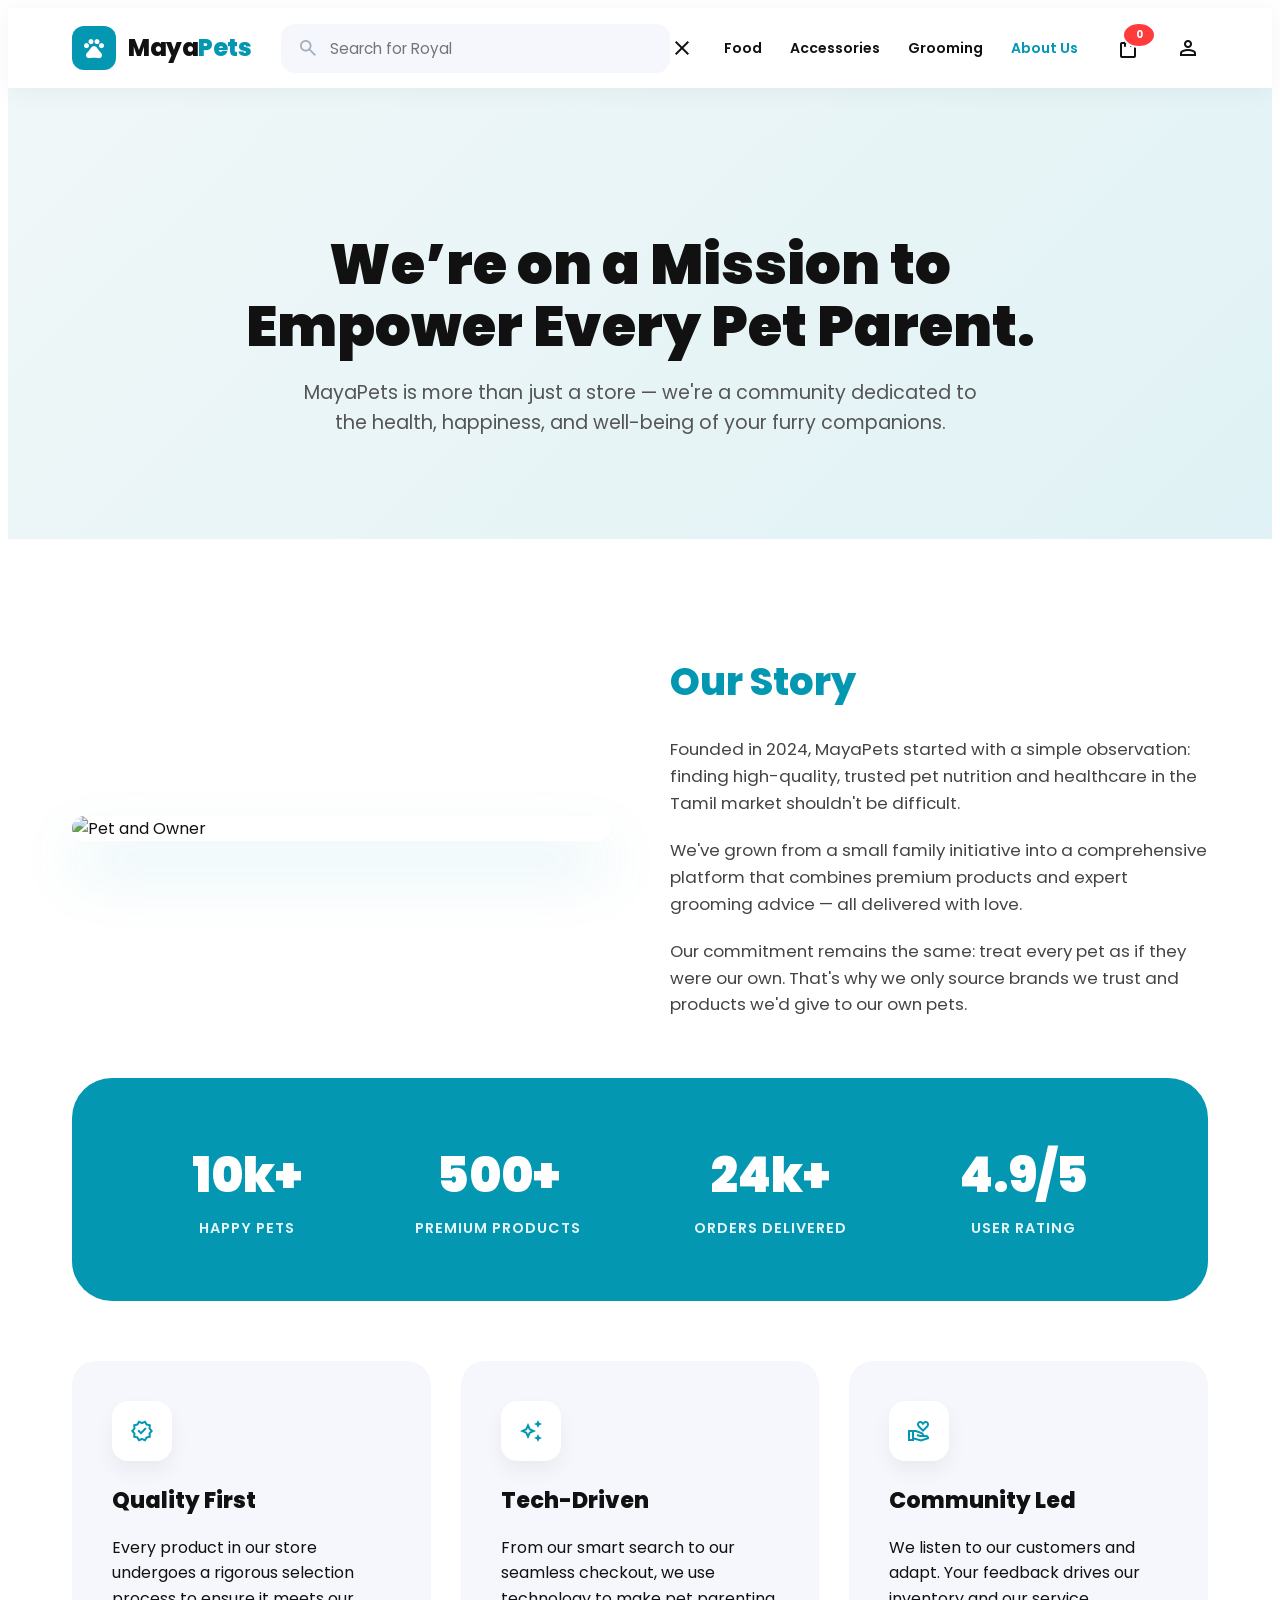
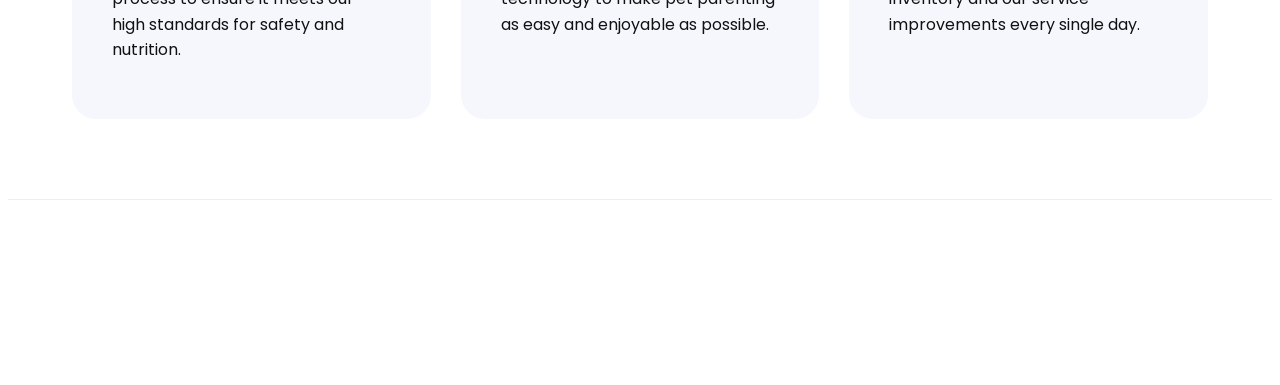
==== commit 9e663caa: "dynamin hilighiting logic" ====
--- a/about-us.html
+++ b/about-us.html
@@ -77,12 +77,15 @@
     <div class="search-container">
       <span class="material-symbols-outlined search-icon">search</span>
       <input type="text" class="search-bar" id="typingSearchBar" placeholder="Search for products, brands...">
+      <span class="material-symbols-outlined search-close" id="closeSearch">close</span>
     </div>
     <ul class="nav-links">
-      <li><a href="pet-food.html">Pet Food</a></li>
-      <li><a href="accessories.html">Accessories</a></li>
-      <li><a href="grooming.html">Grooming</a></li>
-      <li><a href="about-us.html" >About Us</a></li>
+      <li class="mobile-only"><a href="index.html"><span class="material-symbols-outlined">home</span>Home</a></li>
+      <li><a href="pet-food.html"><span class="material-symbols-outlined">restaurant</span>Food</a></li>
+      <li><a href="accessories.html"><span class="material-symbols-outlined">shopping_basket</span>Accessories</a></li>
+      <li><a href="grooming.html"><span class="material-symbols-outlined">content_cut</span>Grooming</a></li>
+      <li class="mobile-only"><a href="profile.html"><span class="material-symbols-outlined">person</span>Profile</a></li>
+      <li class="desktop-only"><a href="about-us.html" style="color:var(--blue)">About Us</a></li>
     </ul>
     <div class="nav-actions">
       <a href="cart.html" class="nav-icon-btn" style="text-decoration:none">
--- a/styles.css
+++ b/styles.css
@@ -309,8 +309,17 @@
   transition: color 0.3s;
 }
 
-.nav-links a:hover {
-  color: var(--blue);
+.nav-links a:hover,
+.nav-links a.active-nav {
+  color: var(--blue) !important;
+}
+
+.nav-links a .material-symbols-outlined {
+  display: none; /* Hidden on desktop */
+}
+
+.mobile-only {
+  display: none !important; /* Global mobile-only hide */
 }
 
 .nav-actions {
@@ -930,6 +939,7 @@
     top: 0;
     z-index: 1100;
     box-shadow: 0 4px 20px rgba(0,0,0,0.07);
+    transition: all 0.3s ease;
   }
   .nav-container { 
     display: flex !important; 
@@ -940,6 +950,19 @@
     gap: 10px !important;
     padding: 0 3vw !important;
     width: 100% !important;
+    position: relative;
+  }
+
+  /* Hide logo and nav actions when search is active on mobile */
+  .nav-container:has(.search-container.active) .logo,
+  .nav-container:has(.search-container.active) .nav-actions {
+    opacity: 0;
+    visibility: hidden;
+    pointer-events: none;
+    width: 0;
+    margin: 0;
+    padding: 0;
+    overflow: hidden;
   }
 
   /* 1. Logo — fixed left */
@@ -948,6 +971,7 @@
     flex-shrink: 0 !important;
     transform: scale(0.85);
     transform-origin: left center;
+    transition: all 0.3s ease;
   }
 
   /* 2. Search bar — grows to fill middle space */
@@ -958,13 +982,45 @@
     max-width: none !important;
     width: auto !important;
     margin: 0 !important;
-  }
+    transition: all 0.3s cubic-bezier(0.4, 0, 0.2, 1);
+    position: relative;
+    z-index: 10;
+  }
+
+  /* Expanded state for mobile search */
+  .search-container.active {
+    position: absolute !important;
+    left: 3vw !important;
+    right: 3vw !important;
+    width: auto !important;
+    flex: none !important;
+  }
+
   .search-bar { 
-    padding: 9px 12px 9px 38px !important; 
+    padding: 9px 40px 9px 38px !important; 
     font-size: 0.85rem !important;
     width: 100% !important;
-  }
+    border-radius: 20px !important;
+  }
+
   .search-icon { font-size: 18px !important; left: 10px !important; }
+
+  /* New Close Button for mobile search */
+  .search-close {
+    position: absolute;
+    right: 12px;
+    top: 50%;
+    transform: translateY(-50%);
+    color: #718096;
+    font-size: 20px !important;
+    cursor: pointer;
+    display: none;
+    z-index: 5;
+  }
+
+  .search-container.active .search-close {
+    display: block;
+  }
 
   /* 3. Cart & Profile — fixed right, in order cart then profile */
   .nav-actions { 
@@ -974,6 +1030,7 @@
     flex-direction: row !important;
     align-items: center !important;
     gap: 10px !important;
+    transition: all 0.3s ease;
   }
   /* Ensure cart comes before profile inside nav-actions */
   .nav-actions .cart-btn  { order: 1 !important; }
@@ -995,6 +1052,21 @@
     border-radius: 50% !important;
     aspect-ratio: 1 / 1 !important;
     flex-shrink: 0 !important;
+  }
+
+  /* Dropdown alignment for mobile */
+  .search-results-dropdown {
+    position: fixed !important;
+    top: 60px !important;
+    left: 0 !important;
+    right: 0 !important;
+    width: 100% !important;
+    border-radius: 0 0 20px 20px !important;
+    border: none !important;
+    border-top: 1px solid #f0f0f0 !important;
+    box-shadow: 0 20px 40px rgba(0,0,0,0.1) !important;
+    z-index: 1050 !important;
+    margin-top: 0 !important;
   }
 
   /* ── MOBILE NAV: BOTTOM BAR (FLOATING) ───────────────── */
@@ -1020,11 +1092,27 @@
     flex-direction: column !important; 
     align-items: center !important; 
     gap: 3px !important; 
-    font-size: 0.7rem !important; 
+    font-size: 0.72rem !important; 
     font-weight: 700 !important; 
     color: #718096 !important;
-    text-decoration: none !important;
-    white-space: nowrap !important;
+    transition: all 0.3s ease;
+  }
+
+  .nav-links a.active-nav {
+    color: var(--blue) !important;
+  }
+
+  .nav-links a .material-symbols-outlined {
+    display: block !important; /* Show icons in bottom nav */
+    font-size: 24px !important;
+  }
+
+  .mobile-only {
+    display: block !important;
+  }
+  
+  .desktop-only {
+    display: none !important;
   }
   .nav-links li a:hover, 
   .nav-links li a.active-nav { color: var(--blue) !important; }
